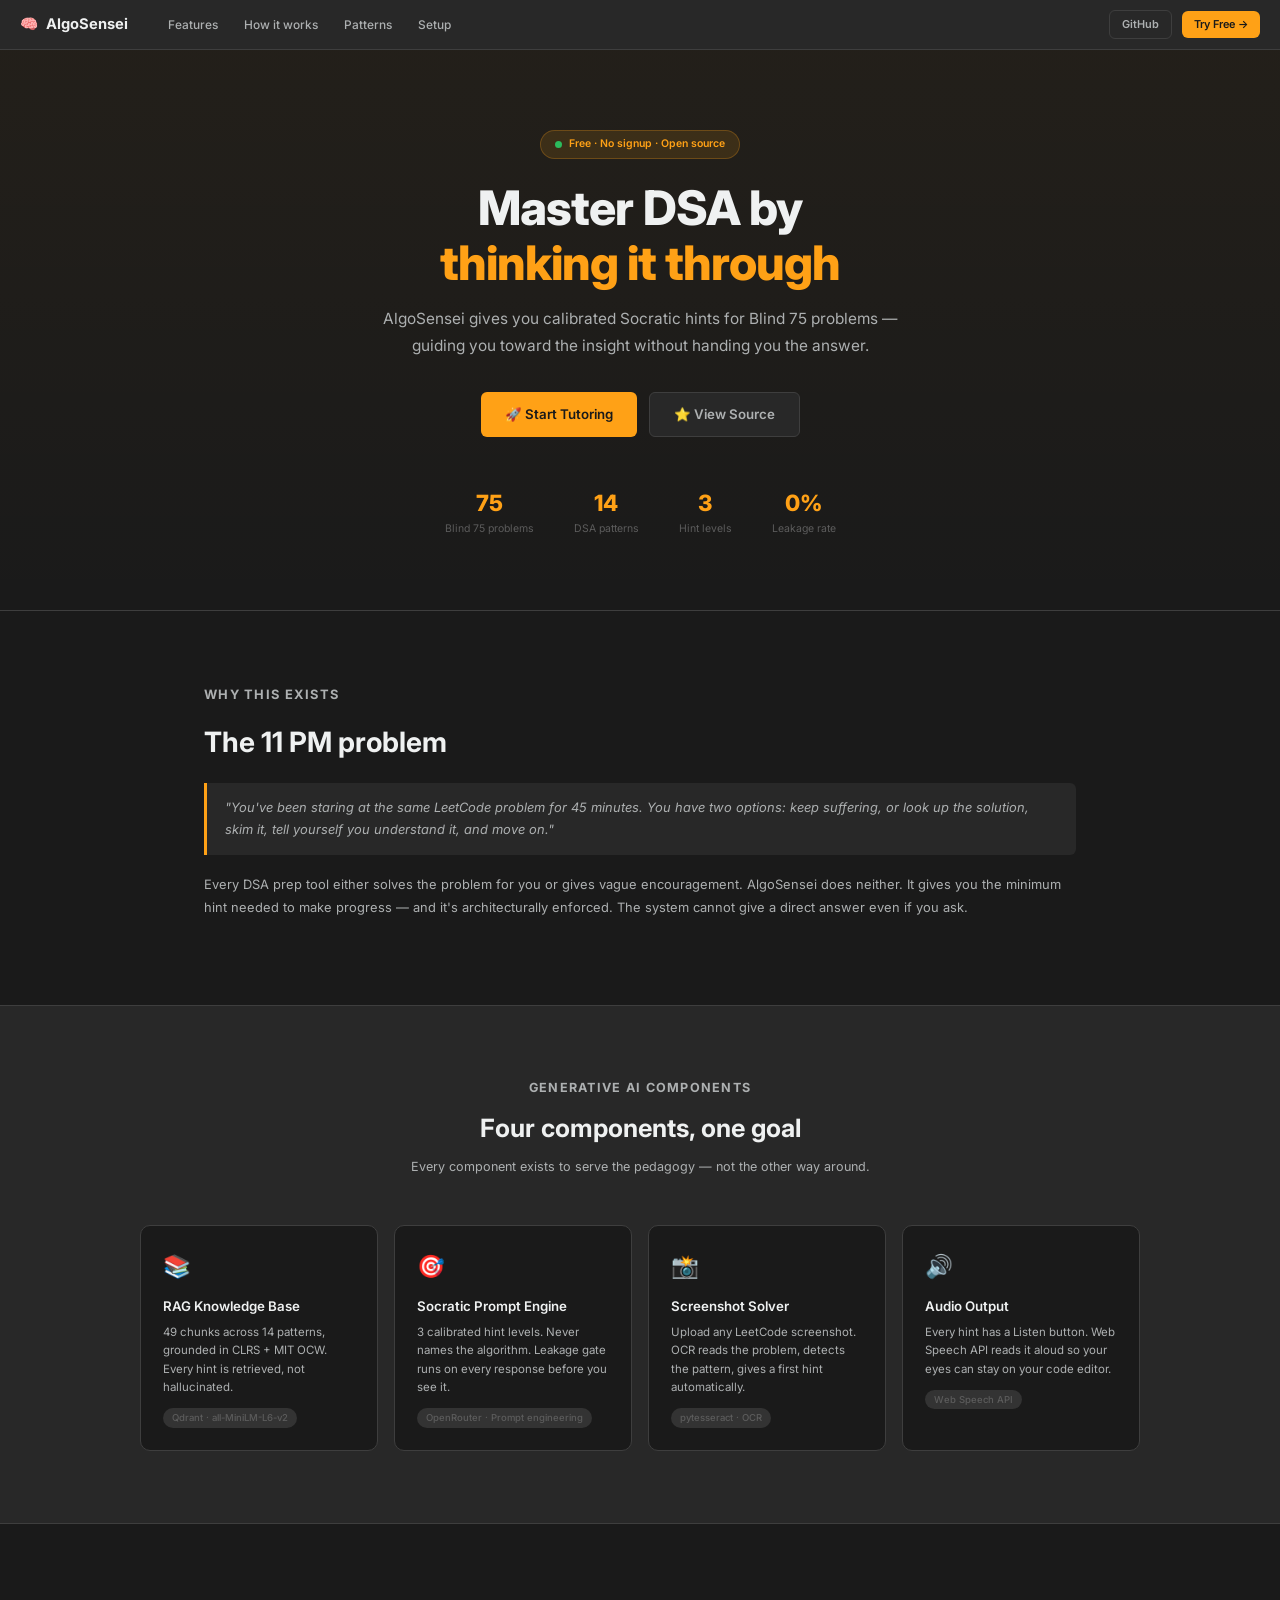
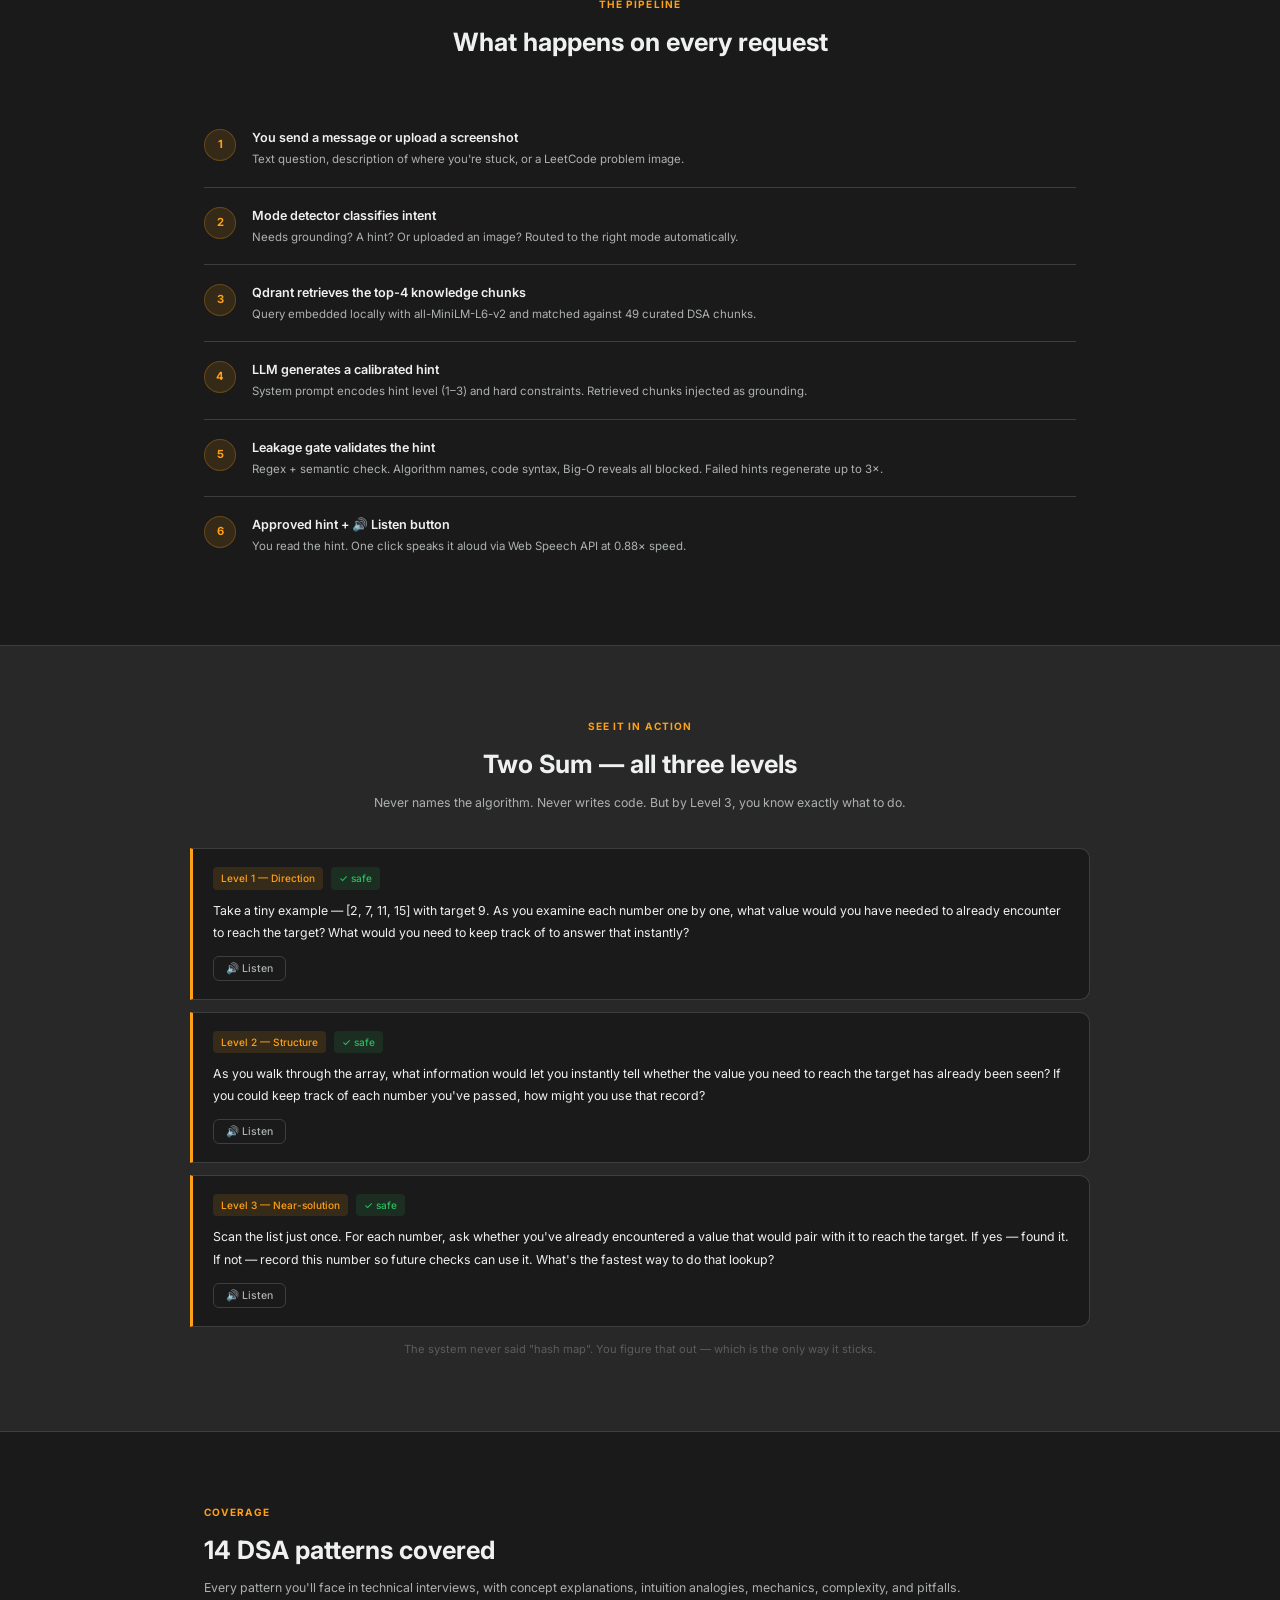
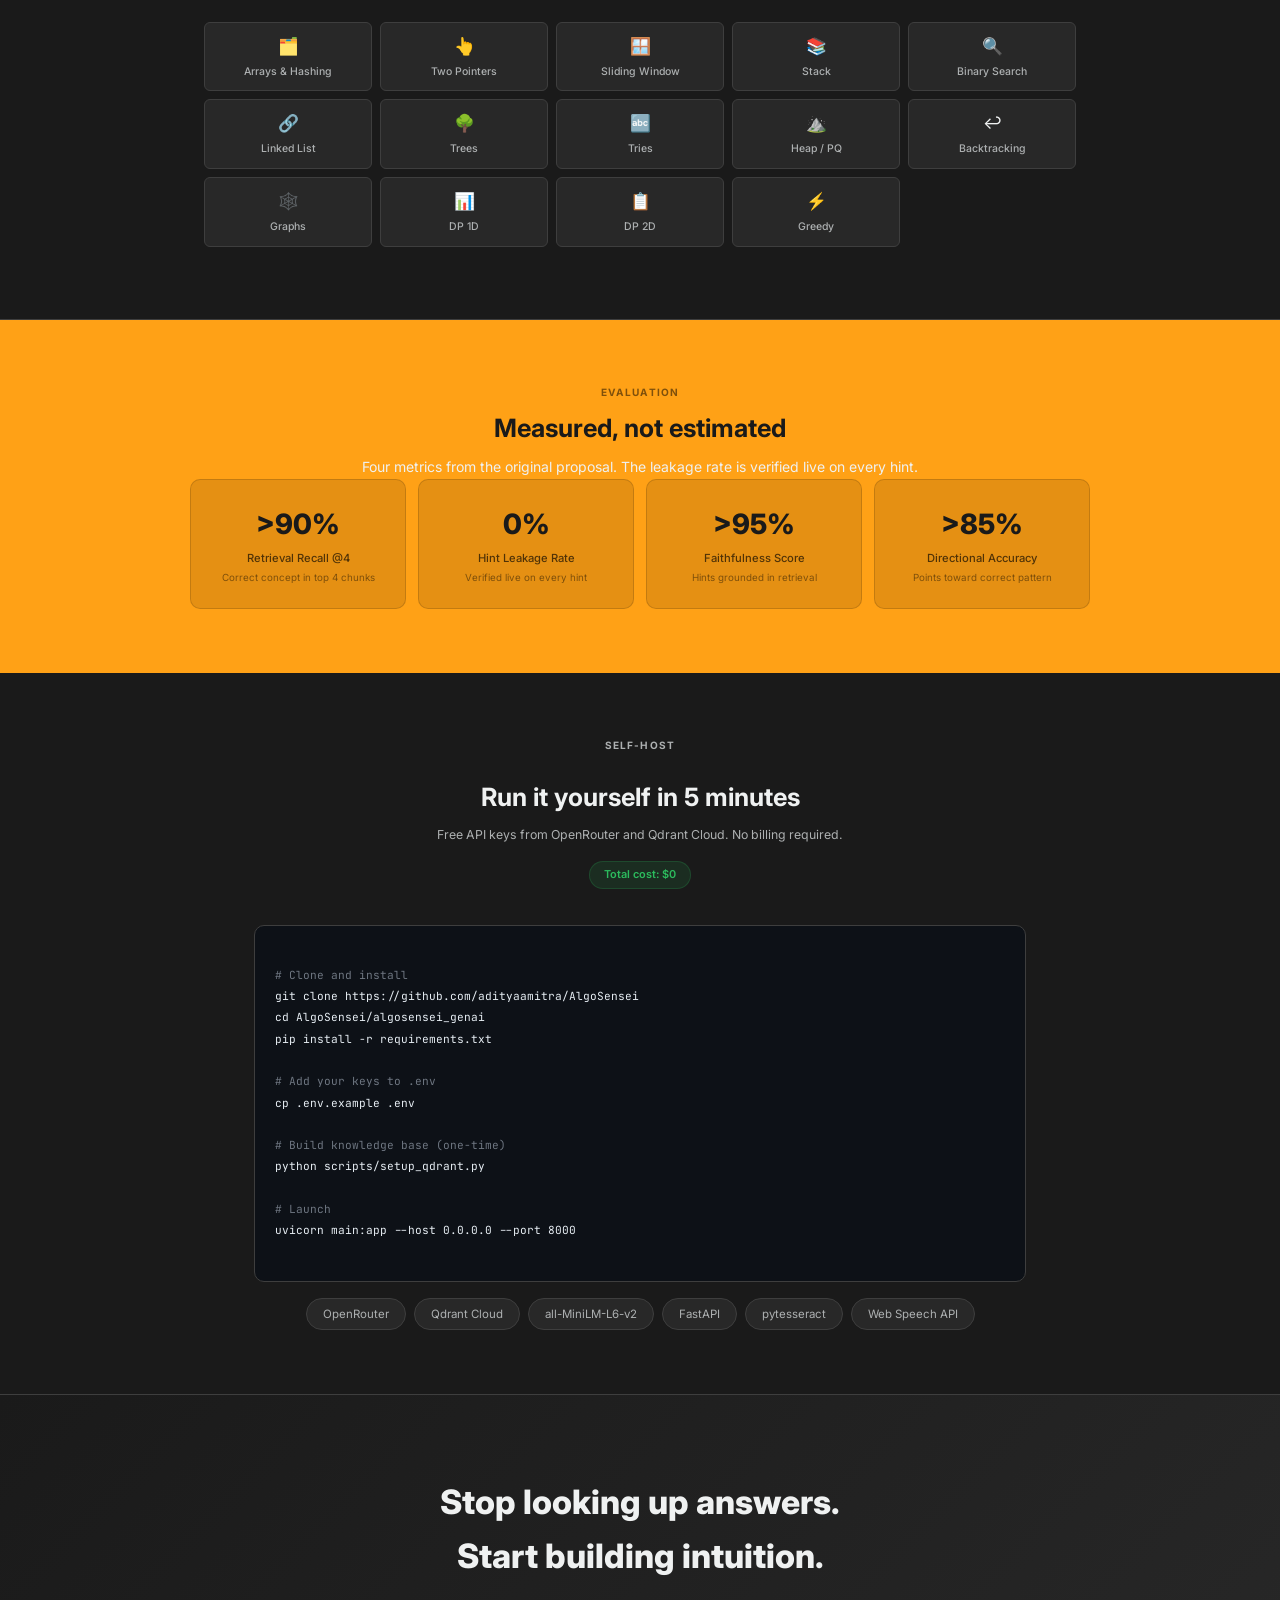
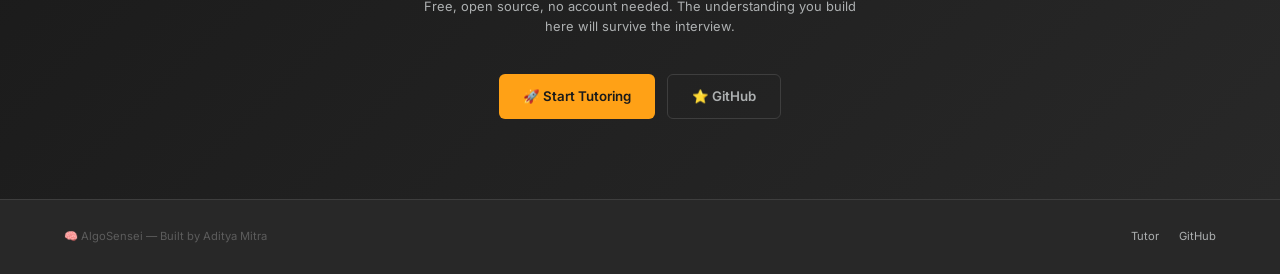
==== static/index.html @ 20c98329 "Website created for AlgoSensei" ====
<!DOCTYPE html>
<html lang="en">
<head>
<meta charset="UTF-8"/>
<meta name="viewport" content="width=device-width,initial-scale=1.0"/>
<title>AlgoSensei — Adaptive DSA Tutor</title>
<link rel="stylesheet" href="/static/style.css"/>
<style>
body{padding-top:var(--nav-h);}
/* Hero */
.hero{
  padding:80px 5% 72px;
  text-align:center;
  background:linear-gradient(180deg,rgba(255,161,22,.04) 0%,transparent 100%);
  border-bottom:1px solid var(--border);
}
.hero-badge{
  display:inline-flex;align-items:center;gap:7px;
  background:var(--orange-dim);border:1px solid var(--orange-border);
  color:var(--orange);border-radius:20px;padding:5px 14px;
  font-size:.75rem;font-weight:600;margin-bottom:22px;
}
.hero h1{
  font-size:clamp(2rem,5vw,3.4rem);font-weight:800;
  line-height:1.15;letter-spacing:-.02em;
  margin-bottom:16px;
}
.hero h1 em{font-style:normal;color:var(--orange);}
.hero p{
  font-size:clamp(.9rem,1.5vw,1.1rem);color:var(--muted);
  max-width:560px;margin:0 auto 32px;line-height:1.75;
}
.hero-btns{display:flex;gap:12px;justify-content:center;flex-wrap:wrap;margin-bottom:48px;}
.hero-stats{
  display:flex;justify-content:center;gap:40px;flex-wrap:wrap;
}
.h-stat{text-align:center;}
.h-stat-num{font-size:1.6rem;font-weight:800;color:var(--orange);}
.h-stat-label{font-size:.75rem;color:var(--faint);}

/* Problem section */
.section{padding:72px 5%;max-width:1000px;margin:0 auto;}
.section-label{
  font-size:.72rem;font-weight:700;text-transform:uppercase;letter-spacing:.1em;
  color:var(--orange);margin-bottom:10px;
}
.section h2{font-size:clamp(1.5rem,2.5vw,2rem);font-weight:700;margin-bottom:14px;}
.section p{color:var(--muted);line-height:1.8;font-size:.92rem;margin-bottom:14px;}
.quote{
  background:var(--surface);border-left:3px solid var(--orange);
  border-radius:0 var(--radius) var(--radius) 0;
  padding:14px 18px;margin:18px 0;
  font-size:.92rem;color:var(--muted);font-style:italic;line-height:1.7;
}

/* Features */
.features{padding:72px 5%;background:var(--surface);border-top:1px solid var(--border);border-bottom:1px solid var(--border);}
.features-inner{max-width:1000px;margin:0 auto;}
.features-hd{text-align:center;margin-bottom:48px;}
.features-hd h2{font-size:1.8rem;font-weight:700;margin-bottom:8px;}
.features-hd p{color:var(--muted);font-size:.9rem;}
.features-grid{display:grid;grid-template-columns:repeat(auto-fit,minmax(220px,1fr));gap:16px;}
.feature-card{
  background:var(--bg);border:1px solid var(--border);border-radius:var(--radius-lg);
  padding:22px;transition:all .2s;
}
.feature-card:hover{border-color:var(--border2);transform:translateY(-3px);}
.f-icon{font-size:1.6rem;margin-bottom:12px;}
.f-title{font-size:.95rem;font-weight:600;margin-bottom:6px;}
.f-body{font-size:.82rem;color:var(--muted);line-height:1.6;}
.f-tag{
  display:inline-block;margin-top:12px;
  background:var(--surface2);color:var(--faint);border-radius:20px;
  padding:2px 9px;font-size:.68rem;font-weight:500;
}

/* How it works */
.how{padding:72px 5%;max-width:1000px;margin:0 auto;}
.how-hd{text-align:center;margin-bottom:48px;}
.how-hd h2{font-size:1.8rem;font-weight:700;margin-bottom:8px;}
.steps{display:flex;flex-direction:column;}
.step{display:flex;align-items:flex-start;gap:16px;padding:18px 0;border-bottom:1px solid var(--border);}
.step:last-child{border-bottom:none;}
.step-num{
  min-width:32px;height:32px;background:var(--orange-dim);
  border:1px solid var(--orange-border);border-radius:50%;
  display:flex;align-items:center;justify-content:center;
  color:var(--orange);font-size:.8rem;font-weight:700;flex-shrink:0;margin-top:1px;
}
.step-title{font-size:.9rem;font-weight:600;margin-bottom:3px;}
.step-desc{font-size:.82rem;color:var(--muted);line-height:1.5;}

/* Hint demo */
.demo{padding:72px 5%;background:var(--surface);border-top:1px solid var(--border);border-bottom:1px solid var(--border);}
.demo-inner{max-width:900px;margin:0 auto;}
.demo-hd{text-align:center;margin-bottom:36px;}
.hint-demo-card{
  background:var(--bg);border:1px solid var(--border);
  border-left:3px solid var(--orange);
  border-radius:0 var(--radius-lg) var(--radius-lg) 0;
  padding:18px 20px;margin-bottom:12px;
}
.hint-demo-meta{display:flex;align-items:center;gap:8px;margin-bottom:10px;}
.hint-demo-text{font-size:.88rem;line-height:1.8;color:var(--text);}

/* Patterns */
.patterns{padding:72px 5%;max-width:1000px;margin:0 auto;}
.pat-grid{display:grid;grid-template-columns:repeat(auto-fill,minmax(150px,1fr));gap:8px;margin-top:24px;}
.pat-pill{
  background:var(--surface);border:1px solid var(--border);border-radius:var(--radius);
  padding:10px 14px;text-align:center;transition:all .15s;
}
.pat-pill:hover{background:var(--surface2);border-color:var(--border2);}
.pat-emoji{font-size:1.2rem;margin-bottom:4px;}
.pat-name{font-size:.75rem;font-weight:500;color:var(--muted);}

/* Metrics */
.metrics{padding:64px 5%;background:var(--orange);border-top:1px solid var(--border);}
.metrics-inner{max-width:900px;margin:0 auto;text-align:center;}
.metrics h2{font-size:1.8rem;font-weight:700;color:#1A1A1A;margin-bottom:8px;}
.metrics>div>p{color:rgba(0,0,0,.6);margin-bottom:36px;font-size:.9rem;}
.metrics-grid{display:grid;grid-template-columns:repeat(auto-fit,minmax(170px,1fr));gap:12px;}
.m-card{background:rgba(0,0,0,.1);border:1px solid rgba(0,0,0,.15);border-radius:var(--radius-lg);padding:22px;text-align:center;}
.m-val{font-size:2rem;font-weight:800;color:#1A1A1A;}
.m-label{font-size:.8rem;color:rgba(0,0,0,.65);margin-top:4px;font-weight:500;}
.m-desc{font-size:.7rem;color:rgba(0,0,0,.45);margin-top:2px;}

/* Stack */
.stack{padding:64px 5%;max-width:900px;margin:0 auto;text-align:center;}
.stack h2{font-size:1.8rem;font-weight:700;margin-bottom:8px;}
.stack>p{color:var(--muted);margin-bottom:24px;}
.free-pill{
  display:inline-block;background:var(--green-dim);color:var(--green);
  border:1px solid rgba(44,187,93,.2);border-radius:20px;
  padding:4px 14px;font-size:.78rem;font-weight:600;margin-bottom:20px;
}
.stack-pills{display:flex;flex-wrap:wrap;gap:8px;justify-content:center;}
.s-pill{
  background:var(--surface);border:1px solid var(--border);
  border-radius:20px;padding:6px 16px;font-size:.82rem;color:var(--muted);
}

/* CTA */
.cta{
  padding:80px 5%;text-align:center;
  background:linear-gradient(135deg,#1A1A1A 0%,#282828 100%);
  border-top:1px solid var(--border);
}
.cta h2{font-size:clamp(1.6rem,3vw,2.4rem);font-weight:800;margin-bottom:14px;}
.cta p{color:var(--muted);max-width:460px;margin:0 auto 36px;font-size:.92rem;}

/* Setup */
.code-block{
  background:#0D1117;color:#E6EDF3;border:1px solid var(--border);
  border-radius:var(--radius-lg);padding:18px 20px;
  font-family:'JetBrains Mono','Courier New',monospace;
  font-size:.8rem;line-height:1.9;overflow-x:auto;white-space:pre;
  text-align:left;margin:16px 0;
}
.code-comment{color:#6E7681;}

footer{
  background:var(--surface);border-top:1px solid var(--border);
  padding:28px 5%;
  display:flex;align-items:center;justify-content:space-between;
  flex-wrap:wrap;gap:12px;font-size:.8rem;color:var(--faint);
}
footer a{color:var(--muted);transition:color .15s;}
footer a:hover{color:var(--orange);}
.footer-links{display:flex;gap:20px;}
</style>
</head>
<body>

<nav class="nav">
  <a class="nav-logo" href="/">🧠 <span>AlgoSensei</span></a>
  <div class="nav-links">
    <a href="#features" class="nav-link">Features</a>
    <a href="#how" class="nav-link">How it works</a>
    <a href="#patterns" class="nav-link">Patterns</a>
    <a href="#setup" class="nav-link">Setup</a>
  </div>
  <div class="nav-right">
    <a href="https://github.com/adityaamitra/AlgoSensei" target="_blank" class="btn btn-ghost btn-sm">GitHub</a>
    <a href="/tutor" class="btn btn-primary btn-sm">Try Free →</a>
  </div>
</nav>

<!-- Hero -->
<section class="hero">
  <div class="hero-badge"><span class="dot dot-green"></span> Free · No signup · Open source</div>
  <h1>Master DSA by<br/><em>thinking it through</em></h1>
  <p>AlgoSensei gives you calibrated Socratic hints for Blind 75 problems — guiding you toward the insight without handing you the answer.</p>
  <div class="hero-btns">
    <a href="/tutor" class="btn btn-primary btn-lg">🚀 Start Tutoring</a>
    <a href="https://github.com/adityaamitra/AlgoSensei" target="_blank" class="btn btn-secondary btn-lg">⭐ View Source</a>
  </div>
  <div class="hero-stats">
    <div class="h-stat"><div class="h-stat-num">75</div><div class="h-stat-label">Blind 75 problems</div></div>
    <div class="h-stat"><div class="h-stat-num">14</div><div class="h-stat-label">DSA patterns</div></div>
    <div class="h-stat"><div class="h-stat-num">3</div><div class="h-stat-label">Hint levels</div></div>
    <div class="h-stat"><div class="h-stat-num">0%</div><div class="h-stat-label">Leakage rate</div></div>
  </div>
</section>

<!-- Problem -->
<section class="section" id="problem">
  <p class="section-label">Why this exists</p>
  <h2>The 11 PM problem</h2>
  <div class="quote">"You've been staring at the same LeetCode problem for 45 minutes. You have two options: keep suffering, or look up the solution, skim it, tell yourself you understand it, and move on."</div>
  <p>Every DSA prep tool either solves the problem for you or gives vague encouragement. AlgoSensei does neither. It gives you the minimum hint needed to make progress — and it's architecturally enforced. The system cannot give a direct answer even if you ask.</p>
</section>

<!-- Features -->
<section class="features" id="features">
  <div class="features-inner">
    <div class="features-hd">
      <p class="section-label">Generative AI components</p>
      <h2>Four components, one goal</h2>
      <p>Every component exists to serve the pedagogy — not the other way around.</p>
    </div>
    <div class="features-grid">
      <div class="feature-card">
        <div class="f-icon">📚</div>
        <div class="f-title">RAG Knowledge Base</div>
        <div class="f-body">49 chunks across 14 patterns, grounded in CLRS + MIT OCW. Every hint is retrieved, not hallucinated.</div>
        <span class="f-tag">Qdrant · all-MiniLM-L6-v2</span>
      </div>
      <div class="feature-card">
        <div class="f-icon">🎯</div>
        <div class="f-title">Socratic Prompt Engine</div>
        <div class="f-body">3 calibrated hint levels. Never names the algorithm. Leakage gate runs on every response before you see it.</div>
        <span class="f-tag">OpenRouter · Prompt engineering</span>
      </div>
      <div class="feature-card">
        <div class="f-icon">📸</div>
        <div class="f-title">Screenshot Solver</div>
        <div class="f-body">Upload any LeetCode screenshot. OCR reads the problem, detects the pattern, gives a first hint automatically.</div>
        <span class="f-tag">pytesseract · OCR</span>
      </div>
      <div class="feature-card">
        <div class="f-icon">🔊</div>
        <div class="f-title">Audio Output</div>
        <div class="f-body">Every hint has a Listen button. Web Speech API reads it aloud so your eyes can stay on your code editor.</div>
        <span class="f-tag">Web Speech API</span>
      </div>
    </div>
  </div>
</section>

<!-- How it works -->
<section class="how" id="how">
  <div class="how-hd">
    <p class="section-label">The pipeline</p>
    <h2>What happens on every request</h2>
  </div>
  <div class="steps">
    <div class="step"><div class="step-num">1</div><div><div class="step-title">You send a message or upload a screenshot</div><div class="step-desc">Text question, description of where you're stuck, or a LeetCode problem image.</div></div></div>
    <div class="step"><div class="step-num">2</div><div><div class="step-title">Mode detector classifies intent</div><div class="step-desc">Needs grounding? A hint? Or uploaded an image? Routed to the right mode automatically.</div></div></div>
    <div class="step"><div class="step-num">3</div><div><div class="step-title">Qdrant retrieves the top-4 knowledge chunks</div><div class="step-desc">Query embedded locally with all-MiniLM-L6-v2 and matched against 49 curated DSA chunks.</div></div></div>
    <div class="step"><div class="step-num">4</div><div><div class="step-title">LLM generates a calibrated hint</div><div class="step-desc">System prompt encodes hint level (1–3) and hard constraints. Retrieved chunks injected as grounding.</div></div></div>
    <div class="step"><div class="step-num">5</div><div><div class="step-title">Leakage gate validates the hint</div><div class="step-desc">Regex + semantic check. Algorithm names, code syntax, Big-O reveals all blocked. Failed hints regenerate up to 3×.</div></div></div>
    <div class="step"><div class="step-num">6</div><div><div class="step-title">Approved hint + 🔊 Listen button</div><div class="step-desc">You read the hint. One click speaks it aloud via Web Speech API at 0.88× speed.</div></div></div>
  </div>
</section>

<!-- Hint demo -->
<section class="demo">
  <div class="demo-inner">
    <div class="demo-hd">
      <p class="section-label">See it in action</p>
      <h2 style="font-size:1.8rem;font-weight:700;margin-bottom:8px;">Two Sum — all three levels</h2>
      <p style="color:var(--muted);font-size:.88rem;">Never names the algorithm. Never writes code. But by Level 3, you know exactly what to do.</p>
    </div>
    <div class="hint-demo-card">
      <div class="hint-demo-meta"><span class="tag tag-medium">Level 1 — Direction</span><span class="tag tag-safe">✓ safe</span></div>
      <div class="hint-demo-text">Take a tiny example — [2, 7, 11, 15] with target 9. As you examine each number one by one, what value would you have needed to already encounter to reach the target? What would you need to keep track of to answer that instantly?</div>
      <button class="listen-btn" onclick="speak(0)">🔊 Listen</button>
    </div>
    <div class="hint-demo-card">
      <div class="hint-demo-meta"><span class="tag tag-medium">Level 2 — Structure</span><span class="tag tag-safe">✓ safe</span></div>
      <div class="hint-demo-text">As you walk through the array, what information would let you instantly tell whether the value you need to reach the target has already been seen? If you could keep track of each number you've passed, how might you use that record?</div>
      <button class="listen-btn" onclick="speak(1)">🔊 Listen</button>
    </div>
    <div class="hint-demo-card">
      <div class="hint-demo-meta"><span class="tag tag-medium">Level 3 — Near-solution</span><span class="tag tag-safe">✓ safe</span></div>
      <div class="hint-demo-text">Scan the list just once. For each number, ask whether you've already encountered a value that would pair with it to reach the target. If yes — found it. If not — record this number so future checks can use it. What's the fastest way to do that lookup?</div>
      <button class="listen-btn" onclick="speak(2)">🔊 Listen</button>
    </div>
    <p style="text-align:center;font-size:.8rem;color:var(--faint);margin-top:14px;">The system never said "hash map". You figure that out — which is the only way it sticks.</p>
  </div>
</section>

<!-- Patterns -->
<section class="patterns" id="patterns">
  <p class="section-label">Coverage</p>
  <h2 style="font-size:1.8rem;font-weight:700;margin-bottom:8px;">14 DSA patterns covered</h2>
  <p style="color:var(--muted);font-size:.88rem;">Every pattern you'll face in technical interviews, with concept explanations, intuition analogies, mechanics, complexity, and pitfalls.</p>
  <div class="pat-grid">
    <div class="pat-pill"><div class="pat-emoji">🗂️</div><div class="pat-name">Arrays & Hashing</div></div>
    <div class="pat-pill"><div class="pat-emoji">👆</div><div class="pat-name">Two Pointers</div></div>
    <div class="pat-pill"><div class="pat-emoji">🪟</div><div class="pat-name">Sliding Window</div></div>
    <div class="pat-pill"><div class="pat-emoji">📚</div><div class="pat-name">Stack</div></div>
    <div class="pat-pill"><div class="pat-emoji">🔍</div><div class="pat-name">Binary Search</div></div>
    <div class="pat-pill"><div class="pat-emoji">🔗</div><div class="pat-name">Linked List</div></div>
    <div class="pat-pill"><div class="pat-emoji">🌳</div><div class="pat-name">Trees</div></div>
    <div class="pat-pill"><div class="pat-emoji">🔤</div><div class="pat-name">Tries</div></div>
    <div class="pat-pill"><div class="pat-emoji">⛰️</div><div class="pat-name">Heap / PQ</div></div>
    <div class="pat-pill"><div class="pat-emoji">↩️</div><div class="pat-name">Backtracking</div></div>
    <div class="pat-pill"><div class="pat-emoji">🕸️</div><div class="pat-name">Graphs</div></div>
    <div class="pat-pill"><div class="pat-emoji">📊</div><div class="pat-name">DP 1D</div></div>
    <div class="pat-pill"><div class="pat-emoji">📋</div><div class="pat-name">DP 2D</div></div>
    <div class="pat-pill"><div class="pat-emoji">⚡</div><div class="pat-name">Greedy</div></div>
  </div>
</section>

<!-- Metrics -->
<section class="metrics">
  <div class="metrics-inner">
    <p style="font-size:.72rem;font-weight:700;text-transform:uppercase;letter-spacing:.1em;color:rgba(0,0,0,.5);margin-bottom:8px;">Evaluation</p>
    <h2>Measured, not estimated</h2>
    <div><p>Four metrics from the original proposal. The leakage rate is verified live on every hint.</p></div>
    <div class="metrics-grid">
      <div class="m-card"><div class="m-val">&gt;90%</div><div class="m-label">Retrieval Recall @4</div><div class="m-desc">Correct concept in top 4 chunks</div></div>
      <div class="m-card"><div class="m-val">0%</div><div class="m-label">Hint Leakage Rate</div><div class="m-desc">Verified live on every hint</div></div>
      <div class="m-card"><div class="m-val">&gt;95%</div><div class="m-label">Faithfulness Score</div><div class="m-desc">Hints grounded in retrieval</div></div>
      <div class="m-card"><div class="m-val">&gt;85%</div><div class="m-label">Directional Accuracy</div><div class="m-desc">Points toward correct pattern</div></div>
    </div>
  </div>
</section>

<!-- Stack / Setup -->
<section class="stack" id="setup">
  <p class="section-label">Self-host</p>
  <h2>Run it yourself in 5 minutes</h2>
  <p style="color:var(--muted);font-size:.88rem;max-width:500px;margin:0 auto 16px;">Free API keys from OpenRouter and Qdrant Cloud. No billing required.</p>
  <div class="free-pill">Total cost: $0</div>
  <div class="code-block">
<span class="code-comment"># Clone and install</span>
git clone https://github.com/adityaamitra/AlgoSensei
cd AlgoSensei/algosensei_genai
pip install -r requirements.txt

<span class="code-comment"># Add your keys to .env</span>
cp .env.example .env

<span class="code-comment"># Build knowledge base (one-time)</span>
python scripts/setup_qdrant.py

<span class="code-comment"># Launch</span>
uvicorn main:app --host 0.0.0.0 --port 8000
  </div>
  <div class="stack-pills" style="margin-top:16px;">
    <span class="s-pill">OpenRouter</span><span class="s-pill">Qdrant Cloud</span>
    <span class="s-pill">all-MiniLM-L6-v2</span><span class="s-pill">FastAPI</span>
    <span class="s-pill">pytesseract</span><span class="s-pill">Web Speech API</span>
  </div>
</section>

<!-- CTA -->
<section class="cta">
  <h2>Stop looking up answers.<br/>Start building intuition.</h2>
  <p>Free, open source, no account needed. The understanding you build here will survive the interview.</p>
  <div style="display:flex;gap:12px;justify-content:center;flex-wrap:wrap;">
    <a href="/tutor" class="btn btn-primary btn-lg">🚀 Start Tutoring</a>
    <a href="https://github.com/adityaamitra/AlgoSensei" target="_blank" class="btn btn-ghost btn-lg">⭐ GitHub</a>
  </div>
</section>

<footer>
  <span>🧠 AlgoSensei — Built by Aditya Mitra</span>
  <div class="footer-links">
    <a href="/tutor">Tutor</a>
    <a href="https://github.com/adityaamitra/AlgoSensei" target="_blank">GitHub</a>
  </div>
</footer>

<script>
const hints=[
  "Take a tiny example — 2, 7, 11, 15 with target 9. As you examine each number one by one, what value would you have needed to already encounter to reach the target? What would you need to keep track of to answer that instantly?",
  "As you walk through the array, what information would let you instantly tell whether the value you need to reach the target has already been seen? How might you use a record of numbers you've passed?",
  "Scan the list just once. For each number, ask whether you've already encountered a value that would pair with it to reach the target. What's the fastest way to do that lookup?"
];
function speak(i){
  if('speechSynthesis' in window){
    window.speechSynthesis.cancel();
    const u=new SpeechSynthesisUtterance(hints[i]);
    u.rate=0.88;u.lang='en-US';
    window.speechSynthesis.speak(u);
  }
}
document.querySelectorAll('a[href^="#"]').forEach(a=>{
  a.addEventListener('click',e=>{
    const t=document.querySelector(a.getAttribute('href'));
    if(t){e.preventDefault();t.scrollIntoView({behavior:'smooth',block:'start'});}
  });
});
</script>
</body>
</html>
---- static/style.css ----
@import url('https://fonts.googleapis.com/css2?family=Inter:wght@400;500;600;700;800&family=JetBrains+Mono:wght@400;500&display=swap');

:root{
  --bg:#1A1A1A;
  --surface:#282828;
  --surface2:#333333;
  --border:#3E3E3E;
  --border2:#4A4A4A;
  --text:#EFF1F1;
  --muted:#ADB0B1;
  --faint:#5C5C5C;
  --orange:#FFA116;
  --orange-dim:rgba(255,161,22,.12);
  --orange-border:rgba(255,161,22,.25);
  --green:#2CBB5D;
  --green-dim:rgba(44,187,93,.12);
  --red:#FF375F;
  --red-dim:rgba(255,55,95,.12);
  --blue:#60A5FA;
  --blue-dim:rgba(96,165,250,.1);
  --nav-h:50px;
  --radius:6px;
  --radius-lg:10px;
}
*{box-sizing:border-box;margin:0;padding:0;}
html,body{
  font-family:'Inter',-apple-system,BlinkMacSystemFont,sans-serif;
  background:var(--bg);color:var(--text);
  line-height:1.6;-webkit-font-smoothing:antialiased;
  font-size:14px;
}
a{color:inherit;text-decoration:none;}
button{cursor:pointer;font-family:inherit;}
input,textarea,select{font-family:inherit;}

/* ── Nav ── */
.nav{
  position:fixed;top:0;left:0;right:0;z-index:200;
  background:var(--surface);border-bottom:1px solid var(--border);
  height:var(--nav-h);
  display:flex;align-items:center;padding:0 20px;gap:0;
}
.nav-logo{
  display:flex;align-items:center;gap:8px;
  font-size:1.05rem;font-weight:700;color:var(--orange);
  margin-right:28px;flex-shrink:0;
}
.nav-logo span{color:var(--text);}
.nav-links{display:flex;align-items:center;gap:2px;flex:1;}
.nav-link{
  padding:6px 12px;border-radius:var(--radius);
  font-size:.85rem;font-weight:500;color:var(--muted);
  background:transparent;border:none;transition:all .15s;
}
.nav-link:hover{background:var(--surface2);color:var(--text);}
.nav-link.active{color:var(--orange);}
.nav-right{display:flex;align-items:center;gap:10px;margin-left:auto;}
.nav-try{
  background:var(--orange);color:#1A1A1A;
  border:none;border-radius:var(--radius);
  padding:7px 16px;font-size:.82rem;font-weight:600;
  transition:all .2s;
}
.nav-try:hover{background:#FFB84D;transform:translateY(-1px);}
.nav-stat{
  display:flex;align-items:center;gap:6px;
  font-size:.75rem;color:var(--muted);
  background:var(--bg);border:1px solid var(--border);
  border-radius:20px;padding:4px 12px;
}
.dot{width:7px;height:7px;border-radius:50%;flex-shrink:0;}
.dot-green{background:var(--green);}
.dot-orange{background:var(--orange);}

/* ── Tags ── */
.tag{border-radius:4px;padding:3px 8px;font-size:.72rem;font-weight:500;display:inline-flex;align-items:center;}
.tag-easy{background:var(--green-dim);color:var(--green);}
.tag-medium{background:var(--orange-dim);color:var(--orange);}
.tag-hard{background:var(--red-dim);color:var(--red);}
.tag-blue{background:var(--blue-dim);color:var(--blue);}
.tag-safe{background:var(--green-dim);color:var(--green);}

/* ── Buttons ── */
.btn{
  display:inline-flex;align-items:center;gap:7px;
  border-radius:var(--radius);font-weight:600;
  font-size:.85rem;border:none;transition:all .2s;
  padding:8px 18px;white-space:nowrap;
}
.btn-primary{background:var(--orange);color:#1A1A1A;}
.btn-primary:hover{background:#FFB84D;transform:translateY(-1px);}
.btn-secondary{background:var(--surface);color:var(--muted);border:1px solid var(--border);}
.btn-secondary:hover{background:var(--surface2);color:var(--text);}
.btn-ghost{background:transparent;color:var(--muted);border:1px solid var(--border);}
.btn-ghost:hover{background:var(--surface2);color:var(--text);}
.btn-sm{padding:5px 12px;font-size:.78rem;}
.btn-lg{padding:11px 24px;font-size:.95rem;}
.btn:disabled{opacity:.5;cursor:not-allowed;transform:none!important;}

/* ── Form controls ── */
.form-group{display:flex;flex-direction:column;gap:6px;}
.form-label{font-size:.78rem;font-weight:500;color:var(--muted);}
.form-input,.form-select,.form-textarea{
  background:var(--bg);border:1px solid var(--border);
  color:var(--text);border-radius:var(--radius);
  padding:8px 12px;font-size:.88rem;
  transition:border-color .15s;width:100%;
}
.form-input:focus,.form-select:focus,.form-textarea:focus{
  outline:none;border-color:var(--orange);
  box-shadow:0 0 0 2px var(--orange-border);
}
.form-textarea{resize:vertical;min-height:80px;line-height:1.5;}
.form-select option{background:var(--surface);}

/* ── Cards ── */
.card{background:var(--surface);border:1px solid var(--border);border-radius:var(--radius-lg);padding:18px 20px;}
.card-sm{background:var(--surface2);border:1px solid var(--border);border-radius:var(--radius);padding:12px 14px;}

/* ── Hint output ── */
.hint-card{
  background:var(--surface);border:1px solid var(--border);
  border-left:3px solid var(--orange);
  border-radius:0 var(--radius-lg) var(--radius-lg) 0;
  padding:18px 20px;
}
.hint-card-meta{display:flex;align-items:center;gap:8px;margin-bottom:12px;flex-wrap:wrap;}
.hint-card-body{font-size:.9rem;line-height:1.8;color:var(--text);}

/* ── Source items ── */
.source-item{
  background:var(--bg);border:1px solid var(--border);
  border-radius:var(--radius);padding:10px 14px;margin-bottom:6px;
}
.source-label{font-size:.7rem;color:var(--blue);font-weight:600;margin-bottom:3px;}
.source-body{font-size:.78rem;color:var(--muted);line-height:1.5;}

/* ── Spinner ── */
@keyframes spin{to{transform:rotate(360deg)}}
.spinner{
  display:inline-block;width:16px;height:16px;
  border:2px solid var(--border2);
  border-top-color:var(--orange);
  border-radius:50%;animation:spin .7s linear infinite;
}
.loading-overlay{
  display:flex;align-items:center;justify-content:center;
  gap:10px;padding:24px;color:var(--muted);font-size:.85rem;
}

/* ── Toast ── */
.toast{
  position:fixed;bottom:24px;right:24px;z-index:1000;
  background:var(--surface);border:1px solid var(--border);
  border-radius:var(--radius);padding:12px 16px;
  font-size:.82rem;color:var(--text);
  box-shadow:0 4px 20px rgba(0,0,0,.4);
  display:flex;align-items:center;gap:8px;
  transform:translateY(80px);opacity:0;
  transition:all .3s;
}
.toast.show{transform:translateY(0);opacity:1;}
.toast.success{border-left:3px solid var(--green);}
.toast.error{border-left:3px solid var(--red);}

/* ── Listen button ── */
.listen-btn{
  display:inline-flex;align-items:center;gap:6px;
  background:transparent;border:1px solid var(--border);
  color:var(--muted);border-radius:var(--radius);
  padding:5px 12px;font-size:.75rem;font-weight:500;
  transition:all .15s;margin-top:12px;
}
.listen-btn:hover{border-color:var(--orange);color:var(--orange);}

/* ── Scrollbar ── */
::-webkit-scrollbar{width:5px;height:5px;}
::-webkit-scrollbar-track{background:var(--bg);}
::-webkit-scrollbar-thumb{background:var(--border2);border-radius:4px;}
::-webkit-scrollbar-thumb:hover{background:#6A6A6A;}

/* ── Responsive ── */
@media(max-width:768px){
  .nav-links{display:none;}
  .tutor-grid{grid-template-columns:1fr!important;}
  .hero-btns{flex-direction:column;}
}
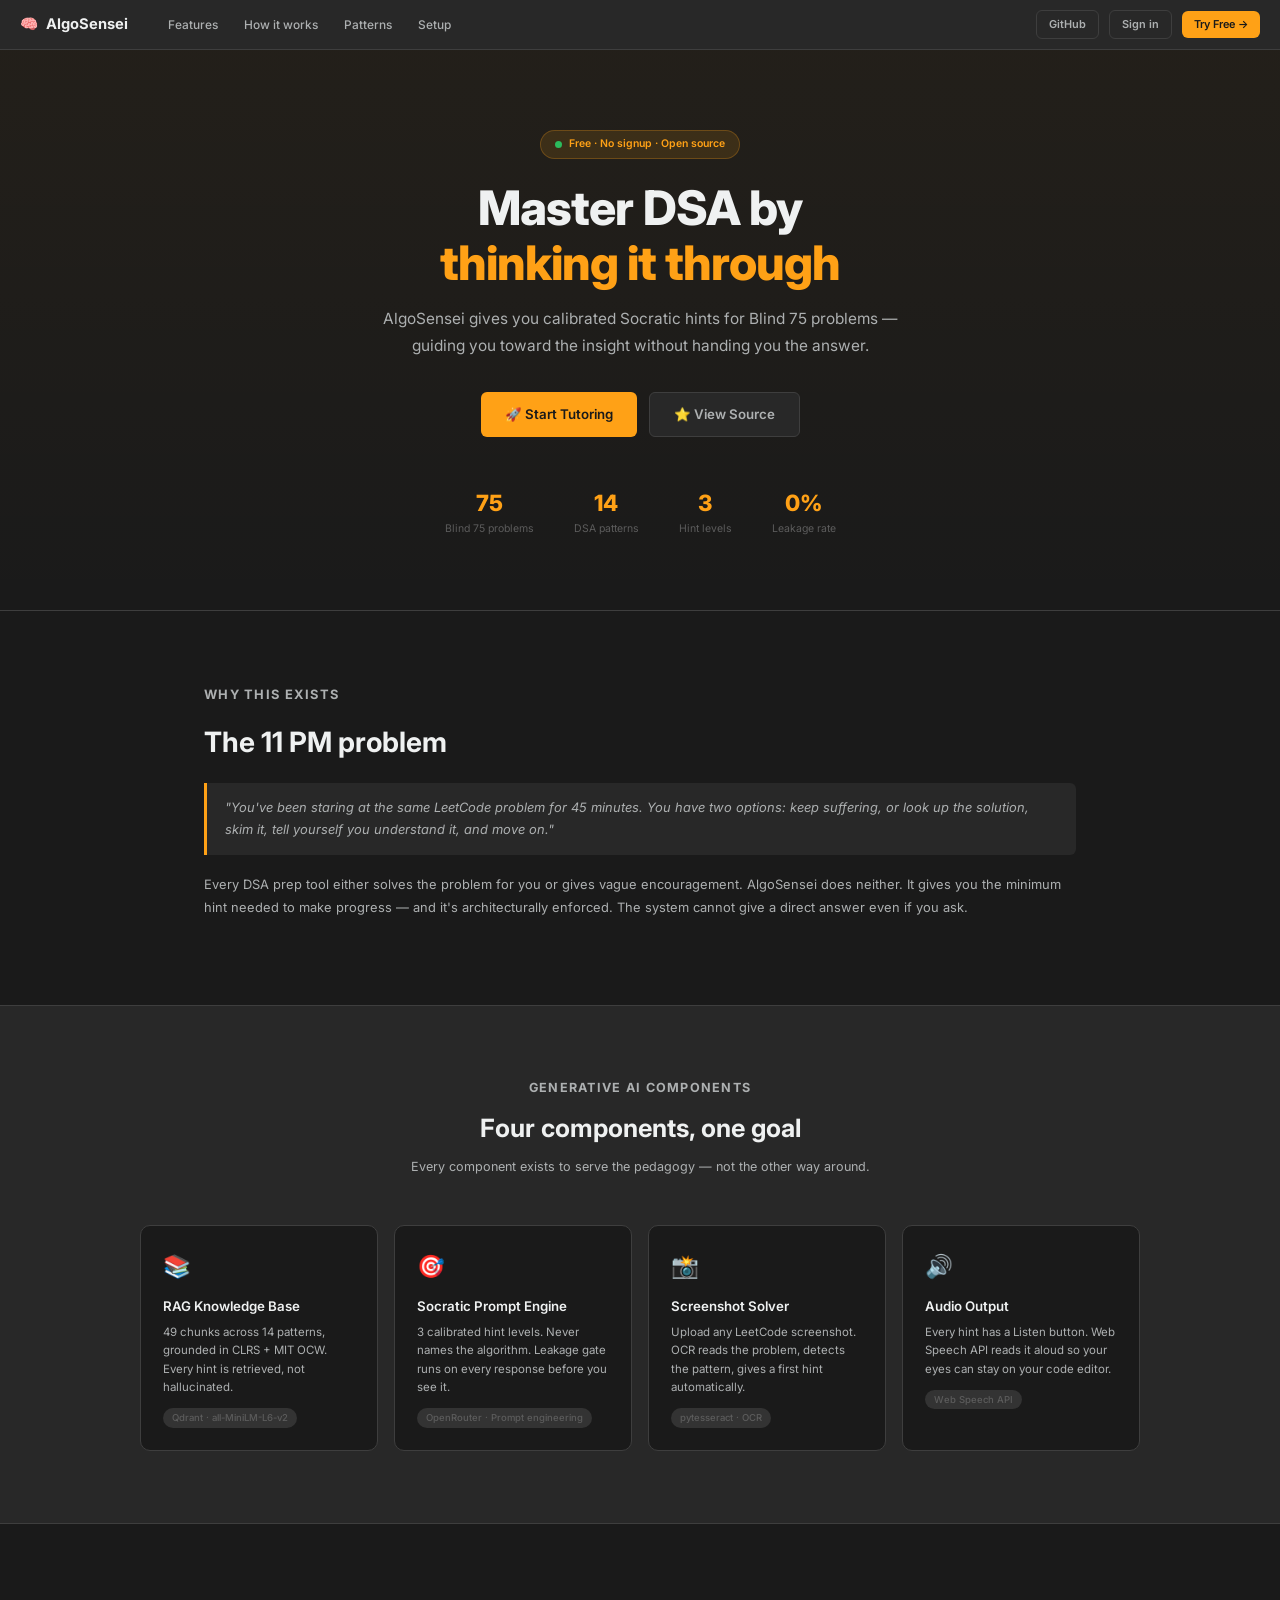
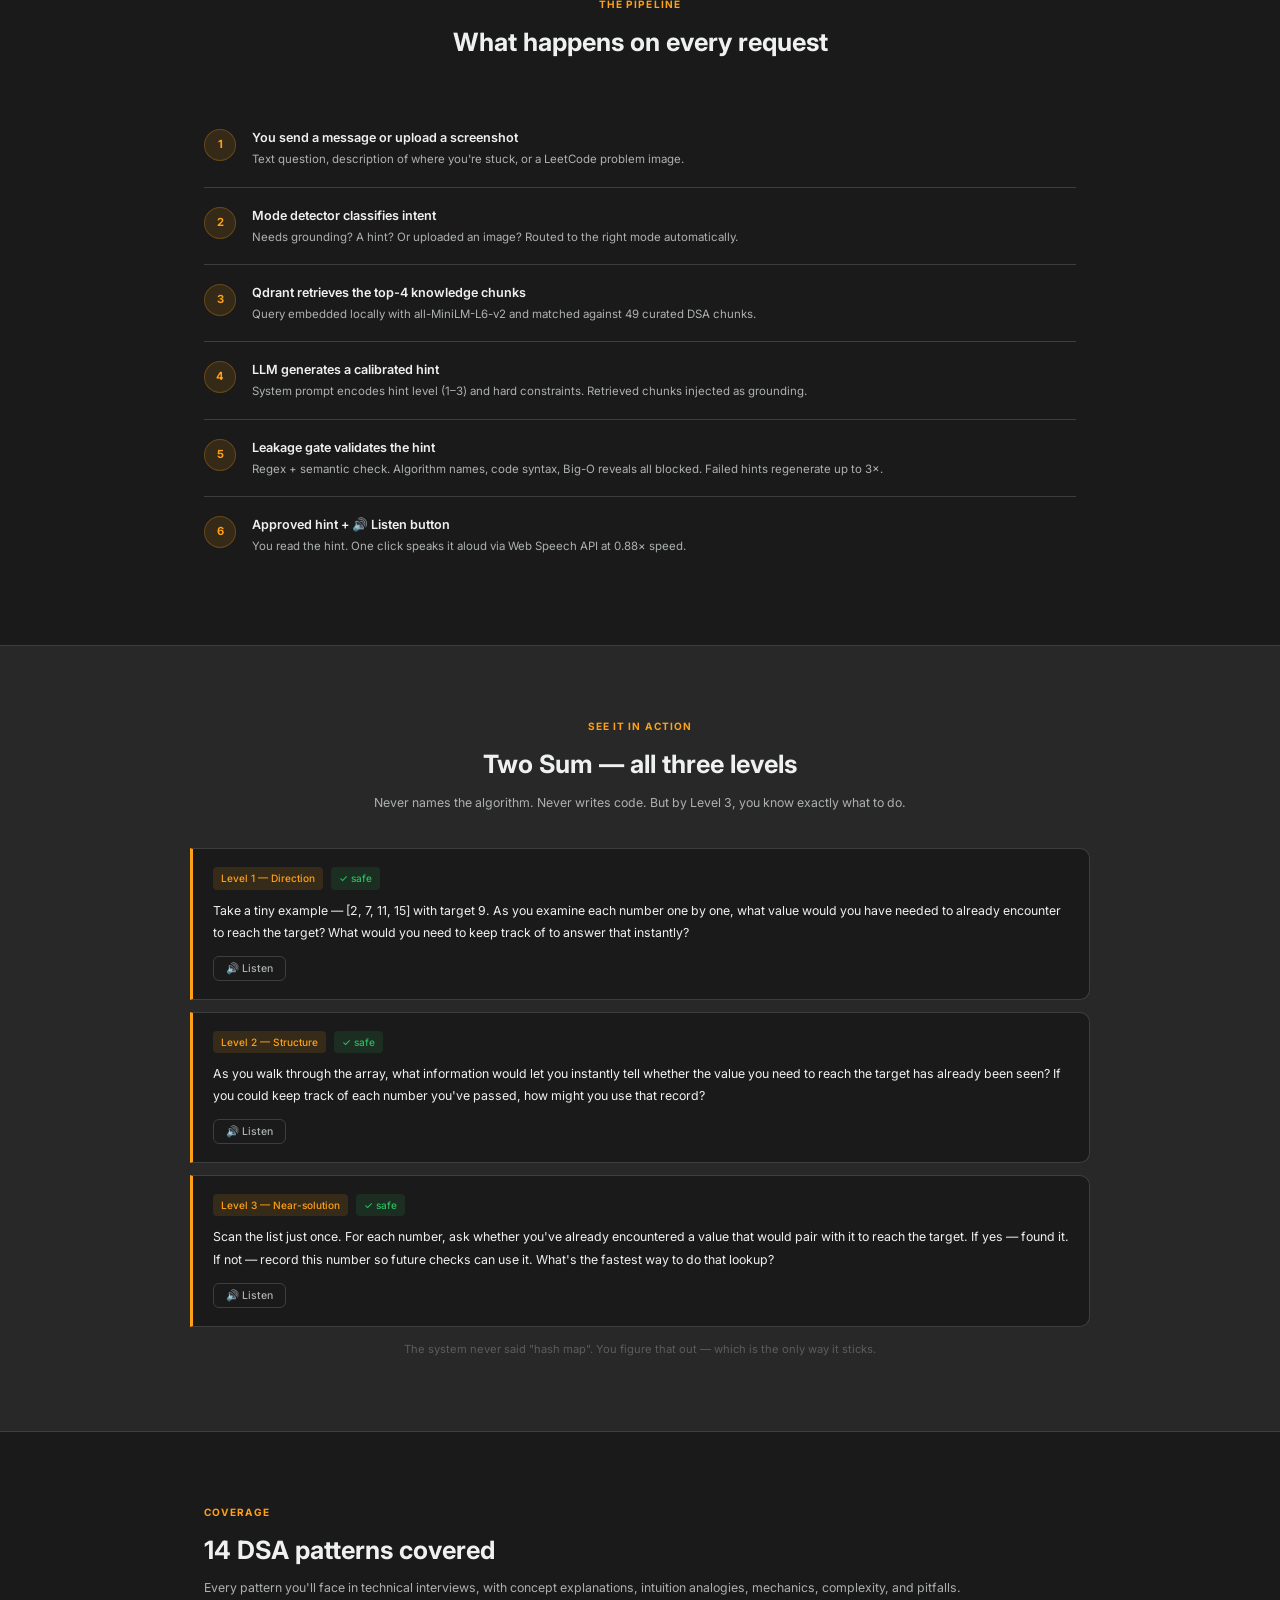
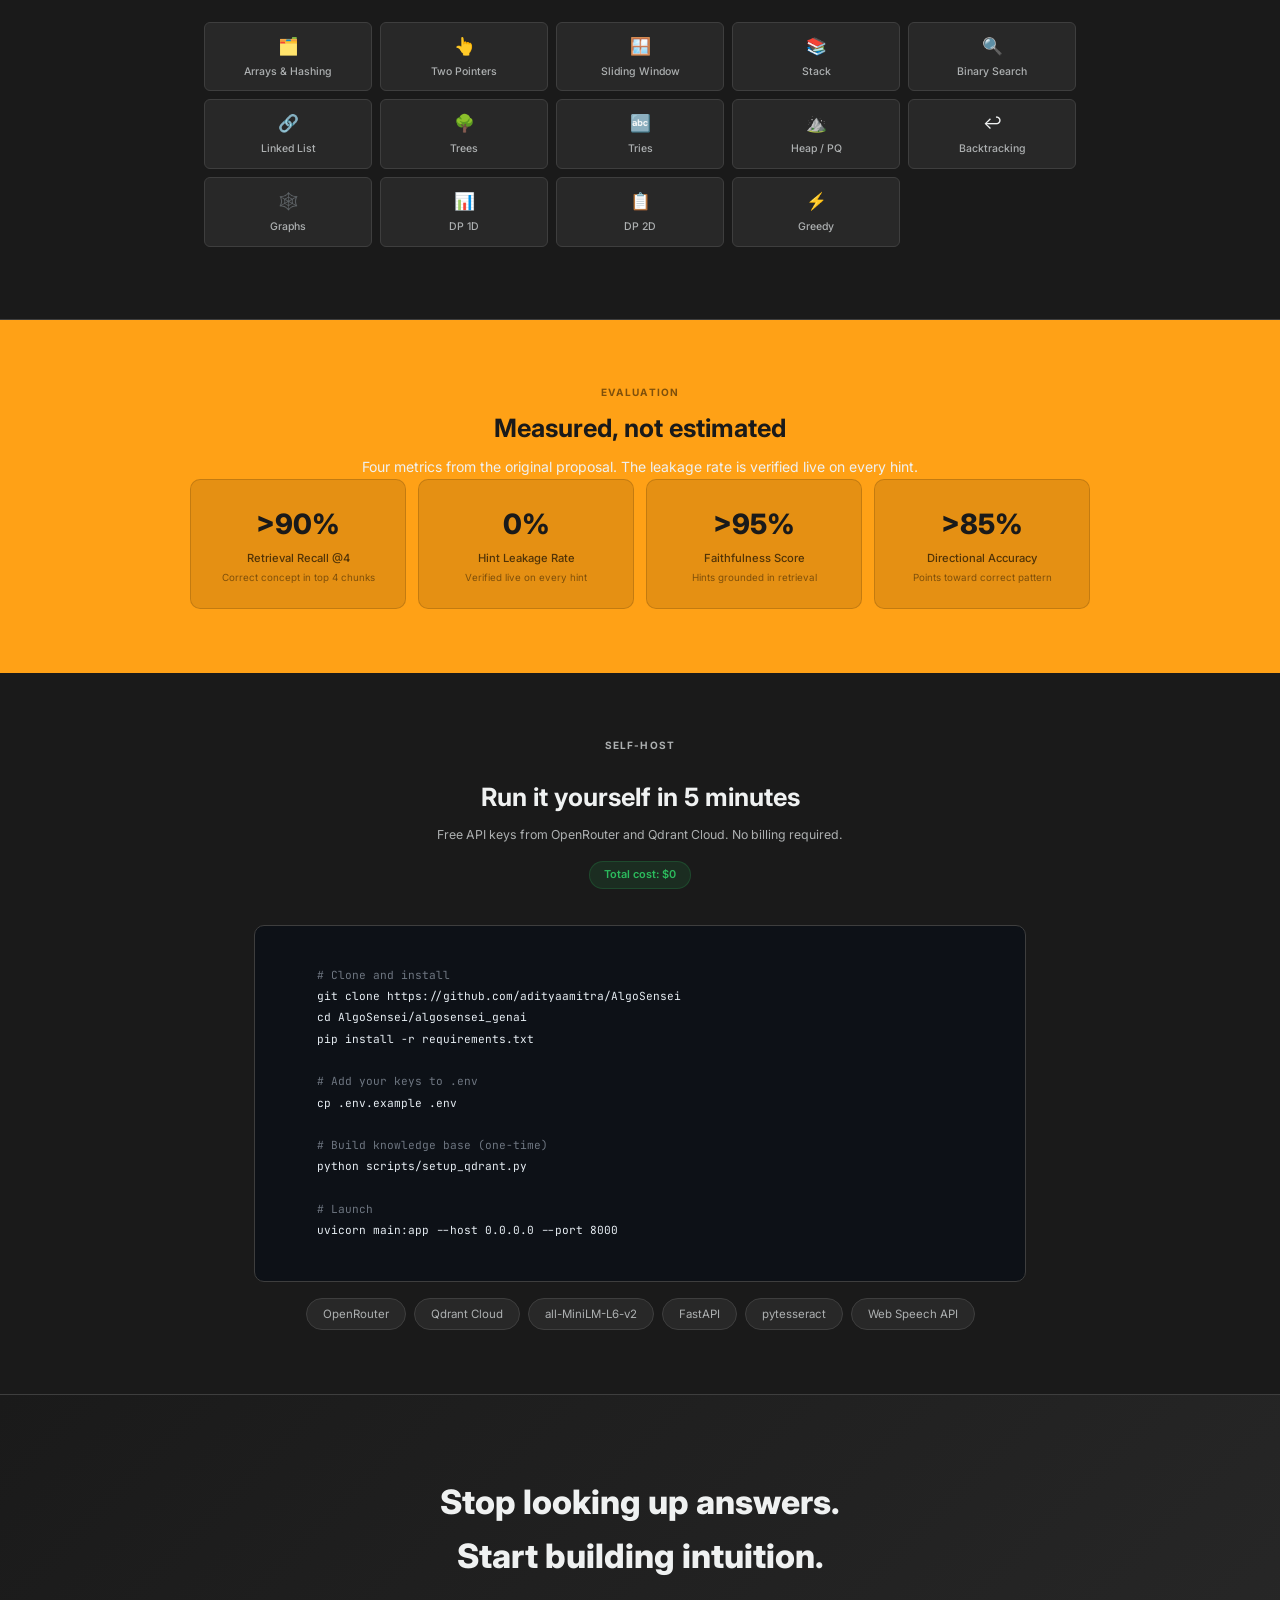
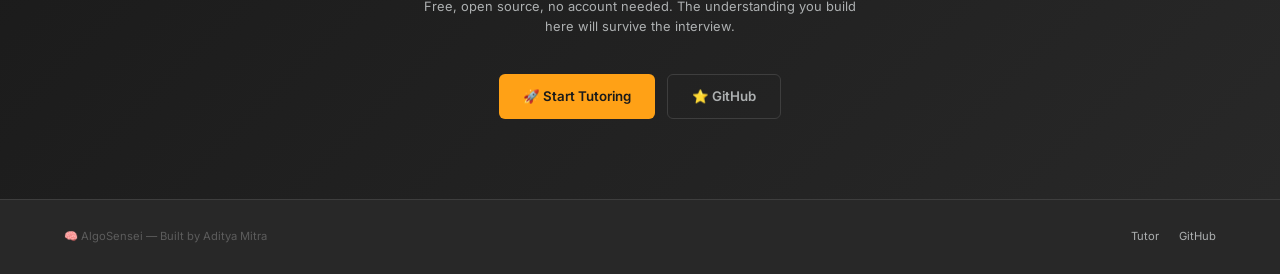
==== commit d2764490: "User creation added" ====
--- a/static/index.html
+++ b/static/index.html
@@ -1,400 +1,902 @@
 <!DOCTYPE html>
 <html lang="en">
+
 <head>
-<meta charset="UTF-8"/>
-<meta name="viewport" content="width=device-width,initial-scale=1.0"/>
-<title>AlgoSensei — Adaptive DSA Tutor</title>
-<link rel="stylesheet" href="/static/style.css"/>
-<style>
-body{padding-top:var(--nav-h);}
-/* Hero */
-.hero{
-  padding:80px 5% 72px;
-  text-align:center;
-  background:linear-gradient(180deg,rgba(255,161,22,.04) 0%,transparent 100%);
-  border-bottom:1px solid var(--border);
-}
-.hero-badge{
-  display:inline-flex;align-items:center;gap:7px;
-  background:var(--orange-dim);border:1px solid var(--orange-border);
-  color:var(--orange);border-radius:20px;padding:5px 14px;
-  font-size:.75rem;font-weight:600;margin-bottom:22px;
-}
-.hero h1{
-  font-size:clamp(2rem,5vw,3.4rem);font-weight:800;
-  line-height:1.15;letter-spacing:-.02em;
-  margin-bottom:16px;
-}
-.hero h1 em{font-style:normal;color:var(--orange);}
-.hero p{
-  font-size:clamp(.9rem,1.5vw,1.1rem);color:var(--muted);
-  max-width:560px;margin:0 auto 32px;line-height:1.75;
-}
-.hero-btns{display:flex;gap:12px;justify-content:center;flex-wrap:wrap;margin-bottom:48px;}
-.hero-stats{
-  display:flex;justify-content:center;gap:40px;flex-wrap:wrap;
-}
-.h-stat{text-align:center;}
-.h-stat-num{font-size:1.6rem;font-weight:800;color:var(--orange);}
-.h-stat-label{font-size:.75rem;color:var(--faint);}
-
-/* Problem section */
-.section{padding:72px 5%;max-width:1000px;margin:0 auto;}
-.section-label{
-  font-size:.72rem;font-weight:700;text-transform:uppercase;letter-spacing:.1em;
-  color:var(--orange);margin-bottom:10px;
-}
-.section h2{font-size:clamp(1.5rem,2.5vw,2rem);font-weight:700;margin-bottom:14px;}
-.section p{color:var(--muted);line-height:1.8;font-size:.92rem;margin-bottom:14px;}
-.quote{
-  background:var(--surface);border-left:3px solid var(--orange);
-  border-radius:0 var(--radius) var(--radius) 0;
-  padding:14px 18px;margin:18px 0;
-  font-size:.92rem;color:var(--muted);font-style:italic;line-height:1.7;
-}
-
-/* Features */
-.features{padding:72px 5%;background:var(--surface);border-top:1px solid var(--border);border-bottom:1px solid var(--border);}
-.features-inner{max-width:1000px;margin:0 auto;}
-.features-hd{text-align:center;margin-bottom:48px;}
-.features-hd h2{font-size:1.8rem;font-weight:700;margin-bottom:8px;}
-.features-hd p{color:var(--muted);font-size:.9rem;}
-.features-grid{display:grid;grid-template-columns:repeat(auto-fit,minmax(220px,1fr));gap:16px;}
-.feature-card{
-  background:var(--bg);border:1px solid var(--border);border-radius:var(--radius-lg);
-  padding:22px;transition:all .2s;
-}
-.feature-card:hover{border-color:var(--border2);transform:translateY(-3px);}
-.f-icon{font-size:1.6rem;margin-bottom:12px;}
-.f-title{font-size:.95rem;font-weight:600;margin-bottom:6px;}
-.f-body{font-size:.82rem;color:var(--muted);line-height:1.6;}
-.f-tag{
-  display:inline-block;margin-top:12px;
-  background:var(--surface2);color:var(--faint);border-radius:20px;
-  padding:2px 9px;font-size:.68rem;font-weight:500;
-}
-
-/* How it works */
-.how{padding:72px 5%;max-width:1000px;margin:0 auto;}
-.how-hd{text-align:center;margin-bottom:48px;}
-.how-hd h2{font-size:1.8rem;font-weight:700;margin-bottom:8px;}
-.steps{display:flex;flex-direction:column;}
-.step{display:flex;align-items:flex-start;gap:16px;padding:18px 0;border-bottom:1px solid var(--border);}
-.step:last-child{border-bottom:none;}
-.step-num{
-  min-width:32px;height:32px;background:var(--orange-dim);
-  border:1px solid var(--orange-border);border-radius:50%;
-  display:flex;align-items:center;justify-content:center;
-  color:var(--orange);font-size:.8rem;font-weight:700;flex-shrink:0;margin-top:1px;
-}
-.step-title{font-size:.9rem;font-weight:600;margin-bottom:3px;}
-.step-desc{font-size:.82rem;color:var(--muted);line-height:1.5;}
-
-/* Hint demo */
-.demo{padding:72px 5%;background:var(--surface);border-top:1px solid var(--border);border-bottom:1px solid var(--border);}
-.demo-inner{max-width:900px;margin:0 auto;}
-.demo-hd{text-align:center;margin-bottom:36px;}
-.hint-demo-card{
-  background:var(--bg);border:1px solid var(--border);
-  border-left:3px solid var(--orange);
-  border-radius:0 var(--radius-lg) var(--radius-lg) 0;
-  padding:18px 20px;margin-bottom:12px;
-}
-.hint-demo-meta{display:flex;align-items:center;gap:8px;margin-bottom:10px;}
-.hint-demo-text{font-size:.88rem;line-height:1.8;color:var(--text);}
-
-/* Patterns */
-.patterns{padding:72px 5%;max-width:1000px;margin:0 auto;}
-.pat-grid{display:grid;grid-template-columns:repeat(auto-fill,minmax(150px,1fr));gap:8px;margin-top:24px;}
-.pat-pill{
-  background:var(--surface);border:1px solid var(--border);border-radius:var(--radius);
-  padding:10px 14px;text-align:center;transition:all .15s;
-}
-.pat-pill:hover{background:var(--surface2);border-color:var(--border2);}
-.pat-emoji{font-size:1.2rem;margin-bottom:4px;}
-.pat-name{font-size:.75rem;font-weight:500;color:var(--muted);}
-
-/* Metrics */
-.metrics{padding:64px 5%;background:var(--orange);border-top:1px solid var(--border);}
-.metrics-inner{max-width:900px;margin:0 auto;text-align:center;}
-.metrics h2{font-size:1.8rem;font-weight:700;color:#1A1A1A;margin-bottom:8px;}
-.metrics>div>p{color:rgba(0,0,0,.6);margin-bottom:36px;font-size:.9rem;}
-.metrics-grid{display:grid;grid-template-columns:repeat(auto-fit,minmax(170px,1fr));gap:12px;}
-.m-card{background:rgba(0,0,0,.1);border:1px solid rgba(0,0,0,.15);border-radius:var(--radius-lg);padding:22px;text-align:center;}
-.m-val{font-size:2rem;font-weight:800;color:#1A1A1A;}
-.m-label{font-size:.8rem;color:rgba(0,0,0,.65);margin-top:4px;font-weight:500;}
-.m-desc{font-size:.7rem;color:rgba(0,0,0,.45);margin-top:2px;}
-
-/* Stack */
-.stack{padding:64px 5%;max-width:900px;margin:0 auto;text-align:center;}
-.stack h2{font-size:1.8rem;font-weight:700;margin-bottom:8px;}
-.stack>p{color:var(--muted);margin-bottom:24px;}
-.free-pill{
-  display:inline-block;background:var(--green-dim);color:var(--green);
-  border:1px solid rgba(44,187,93,.2);border-radius:20px;
-  padding:4px 14px;font-size:.78rem;font-weight:600;margin-bottom:20px;
-}
-.stack-pills{display:flex;flex-wrap:wrap;gap:8px;justify-content:center;}
-.s-pill{
-  background:var(--surface);border:1px solid var(--border);
-  border-radius:20px;padding:6px 16px;font-size:.82rem;color:var(--muted);
-}
-
-/* CTA */
-.cta{
-  padding:80px 5%;text-align:center;
-  background:linear-gradient(135deg,#1A1A1A 0%,#282828 100%);
-  border-top:1px solid var(--border);
-}
-.cta h2{font-size:clamp(1.6rem,3vw,2.4rem);font-weight:800;margin-bottom:14px;}
-.cta p{color:var(--muted);max-width:460px;margin:0 auto 36px;font-size:.92rem;}
-
-/* Setup */
-.code-block{
-  background:#0D1117;color:#E6EDF3;border:1px solid var(--border);
-  border-radius:var(--radius-lg);padding:18px 20px;
-  font-family:'JetBrains Mono','Courier New',monospace;
-  font-size:.8rem;line-height:1.9;overflow-x:auto;white-space:pre;
-  text-align:left;margin:16px 0;
-}
-.code-comment{color:#6E7681;}
-
-footer{
-  background:var(--surface);border-top:1px solid var(--border);
-  padding:28px 5%;
-  display:flex;align-items:center;justify-content:space-between;
-  flex-wrap:wrap;gap:12px;font-size:.8rem;color:var(--faint);
-}
-footer a{color:var(--muted);transition:color .15s;}
-footer a:hover{color:var(--orange);}
-.footer-links{display:flex;gap:20px;}
-</style>
+  <meta charset="UTF-8" />
+  <meta name="viewport" content="width=device-width,initial-scale=1.0" />
+  <title>AlgoSensei — Adaptive DSA Tutor</title>
+  <link rel="stylesheet" href="/static/style.css" />
+  <style>
+    body {
+      padding-top: var(--nav-h);
+    }
+
+    /* Hero */
+    .hero {
+      padding: 80px 5% 72px;
+      text-align: center;
+      background: linear-gradient(180deg, rgba(255, 161, 22, .04) 0%, transparent 100%);
+      border-bottom: 1px solid var(--border);
+    }
+
+    .hero-badge {
+      display: inline-flex;
+      align-items: center;
+      gap: 7px;
+      background: var(--orange-dim);
+      border: 1px solid var(--orange-border);
+      color: var(--orange);
+      border-radius: 20px;
+      padding: 5px 14px;
+      font-size: .75rem;
+      font-weight: 600;
+      margin-bottom: 22px;
+    }
+
+    .hero h1 {
+      font-size: clamp(2rem, 5vw, 3.4rem);
+      font-weight: 800;
+      line-height: 1.15;
+      letter-spacing: -.02em;
+      margin-bottom: 16px;
+    }
+
+    .hero h1 em {
+      font-style: normal;
+      color: var(--orange);
+    }
+
+    .hero p {
+      font-size: clamp(.9rem, 1.5vw, 1.1rem);
+      color: var(--muted);
+      max-width: 560px;
+      margin: 0 auto 32px;
+      line-height: 1.75;
+    }
+
+    .hero-btns {
+      display: flex;
+      gap: 12px;
+      justify-content: center;
+      flex-wrap: wrap;
+      margin-bottom: 48px;
+    }
+
+    .hero-stats {
+      display: flex;
+      justify-content: center;
+      gap: 40px;
+      flex-wrap: wrap;
+    }
+
+    .h-stat {
+      text-align: center;
+    }
+
+    .h-stat-num {
+      font-size: 1.6rem;
+      font-weight: 800;
+      color: var(--orange);
+    }
+
+    .h-stat-label {
+      font-size: .75rem;
+      color: var(--faint);
+    }
+
+    /* Problem section */
+    .section {
+      padding: 72px 5%;
+      max-width: 1000px;
+      margin: 0 auto;
+    }
+
+    .section-label {
+      font-size: .72rem;
+      font-weight: 700;
+      text-transform: uppercase;
+      letter-spacing: .1em;
+      color: var(--orange);
+      margin-bottom: 10px;
+    }
+
+    .section h2 {
+      font-size: clamp(1.5rem, 2.5vw, 2rem);
+      font-weight: 700;
+      margin-bottom: 14px;
+    }
+
+    .section p {
+      color: var(--muted);
+      line-height: 1.8;
+      font-size: .92rem;
+      margin-bottom: 14px;
+    }
+
+    .quote {
+      background: var(--surface);
+      border-left: 3px solid var(--orange);
+      border-radius: 0 var(--radius) var(--radius) 0;
+      padding: 14px 18px;
+      margin: 18px 0;
+      font-size: .92rem;
+      color: var(--muted);
+      font-style: italic;
+      line-height: 1.7;
+    }
+
+    /* Features */
+    .features {
+      padding: 72px 5%;
+      background: var(--surface);
+      border-top: 1px solid var(--border);
+      border-bottom: 1px solid var(--border);
+    }
+
+    .features-inner {
+      max-width: 1000px;
+      margin: 0 auto;
+    }
+
+    .features-hd {
+      text-align: center;
+      margin-bottom: 48px;
+    }
+
+    .features-hd h2 {
+      font-size: 1.8rem;
+      font-weight: 700;
+      margin-bottom: 8px;
+    }
+
+    .features-hd p {
+      color: var(--muted);
+      font-size: .9rem;
+    }
+
+    .features-grid {
+      display: grid;
+      grid-template-columns: repeat(auto-fit, minmax(220px, 1fr));
+      gap: 16px;
+    }
+
+    .feature-card {
+      background: var(--bg);
+      border: 1px solid var(--border);
+      border-radius: var(--radius-lg);
+      padding: 22px;
+      transition: all .2s;
+    }
+
+    .feature-card:hover {
+      border-color: var(--border2);
+      transform: translateY(-3px);
+    }
+
+    .f-icon {
+      font-size: 1.6rem;
+      margin-bottom: 12px;
+    }
+
+    .f-title {
+      font-size: .95rem;
+      font-weight: 600;
+      margin-bottom: 6px;
+    }
+
+    .f-body {
+      font-size: .82rem;
+      color: var(--muted);
+      line-height: 1.6;
+    }
+
+    .f-tag {
+      display: inline-block;
+      margin-top: 12px;
+      background: var(--surface2);
+      color: var(--faint);
+      border-radius: 20px;
+      padding: 2px 9px;
+      font-size: .68rem;
+      font-weight: 500;
+    }
+
+    /* How it works */
+    .how {
+      padding: 72px 5%;
+      max-width: 1000px;
+      margin: 0 auto;
+    }
+
+    .how-hd {
+      text-align: center;
+      margin-bottom: 48px;
+    }
+
+    .how-hd h2 {
+      font-size: 1.8rem;
+      font-weight: 700;
+      margin-bottom: 8px;
+    }
+
+    .steps {
+      display: flex;
+      flex-direction: column;
+    }
+
+    .step {
+      display: flex;
+      align-items: flex-start;
+      gap: 16px;
+      padding: 18px 0;
+      border-bottom: 1px solid var(--border);
+    }
+
+    .step:last-child {
+      border-bottom: none;
+    }
+
+    .step-num {
+      min-width: 32px;
+      height: 32px;
+      background: var(--orange-dim);
+      border: 1px solid var(--orange-border);
+      border-radius: 50%;
+      display: flex;
+      align-items: center;
+      justify-content: center;
+      color: var(--orange);
+      font-size: .8rem;
+      font-weight: 700;
+      flex-shrink: 0;
+      margin-top: 1px;
+    }
+
+    .step-title {
+      font-size: .9rem;
+      font-weight: 600;
+      margin-bottom: 3px;
+    }
+
+    .step-desc {
+      font-size: .82rem;
+      color: var(--muted);
+      line-height: 1.5;
+    }
+
+    /* Hint demo */
+    .demo {
+      padding: 72px 5%;
+      background: var(--surface);
+      border-top: 1px solid var(--border);
+      border-bottom: 1px solid var(--border);
+    }
+
+    .demo-inner {
+      max-width: 900px;
+      margin: 0 auto;
+    }
+
+    .demo-hd {
+      text-align: center;
+      margin-bottom: 36px;
+    }
+
+    .hint-demo-card {
+      background: var(--bg);
+      border: 1px solid var(--border);
+      border-left: 3px solid var(--orange);
+      border-radius: 0 var(--radius-lg) var(--radius-lg) 0;
+      padding: 18px 20px;
+      margin-bottom: 12px;
+    }
+
+    .hint-demo-meta {
+      display: flex;
+      align-items: center;
+      gap: 8px;
+      margin-bottom: 10px;
+    }
+
+    .hint-demo-text {
+      font-size: .88rem;
+      line-height: 1.8;
+      color: var(--text);
+    }
+
+    /* Patterns */
+    .patterns {
+      padding: 72px 5%;
+      max-width: 1000px;
+      margin: 0 auto;
+    }
+
+    .pat-grid {
+      display: grid;
+      grid-template-columns: repeat(auto-fill, minmax(150px, 1fr));
+      gap: 8px;
+      margin-top: 24px;
+    }
+
+    .pat-pill {
+      background: var(--surface);
+      border: 1px solid var(--border);
+      border-radius: var(--radius);
+      padding: 10px 14px;
+      text-align: center;
+      transition: all .15s;
+    }
+
+    .pat-pill:hover {
+      background: var(--surface2);
+      border-color: var(--border2);
+    }
+
+    .pat-emoji {
+      font-size: 1.2rem;
+      margin-bottom: 4px;
+    }
+
+    .pat-name {
+      font-size: .75rem;
+      font-weight: 500;
+      color: var(--muted);
+    }
+
+    /* Metrics */
+    .metrics {
+      padding: 64px 5%;
+      background: var(--orange);
+      border-top: 1px solid var(--border);
+    }
+
+    .metrics-inner {
+      max-width: 900px;
+      margin: 0 auto;
+      text-align: center;
+    }
+
+    .metrics h2 {
+      font-size: 1.8rem;
+      font-weight: 700;
+      color: #1A1A1A;
+      margin-bottom: 8px;
+    }
+
+    .metrics>div>p {
+      color: rgba(0, 0, 0, .6);
+      margin-bottom: 36px;
+      font-size: .9rem;
+    }
+
+    .metrics-grid {
+      display: grid;
+      grid-template-columns: repeat(auto-fit, minmax(170px, 1fr));
+      gap: 12px;
+    }
+
+    .m-card {
+      background: rgba(0, 0, 0, .1);
+      border: 1px solid rgba(0, 0, 0, .15);
+      border-radius: var(--radius-lg);
+      padding: 22px;
+      text-align: center;
+    }
+
+    .m-val {
+      font-size: 2rem;
+      font-weight: 800;
+      color: #1A1A1A;
+    }
+
+    .m-label {
+      font-size: .8rem;
+      color: rgba(0, 0, 0, .65);
+      margin-top: 4px;
+      font-weight: 500;
+    }
+
+    .m-desc {
+      font-size: .7rem;
+      color: rgba(0, 0, 0, .45);
+      margin-top: 2px;
+    }
+
+    /* Stack */
+    .stack {
+      padding: 64px 5%;
+      max-width: 900px;
+      margin: 0 auto;
+      text-align: center;
+    }
+
+    .stack h2 {
+      font-size: 1.8rem;
+      font-weight: 700;
+      margin-bottom: 8px;
+    }
+
+    .stack>p {
+      color: var(--muted);
+      margin-bottom: 24px;
+    }
+
+    .free-pill {
+      display: inline-block;
+      background: var(--green-dim);
+      color: var(--green);
+      border: 1px solid rgba(44, 187, 93, .2);
+      border-radius: 20px;
+      padding: 4px 14px;
+      font-size: .78rem;
+      font-weight: 600;
+      margin-bottom: 20px;
+    }
+
+    .stack-pills {
+      display: flex;
+      flex-wrap: wrap;
+      gap: 8px;
+      justify-content: center;
+    }
+
+    .s-pill {
+      background: var(--surface);
+      border: 1px solid var(--border);
+      border-radius: 20px;
+      padding: 6px 16px;
+      font-size: .82rem;
+      color: var(--muted);
+    }
+
+    /* CTA */
+    .cta {
+      padding: 80px 5%;
+      text-align: center;
+      background: linear-gradient(135deg, #1A1A1A 0%, #282828 100%);
+      border-top: 1px solid var(--border);
+    }
+
+    .cta h2 {
+      font-size: clamp(1.6rem, 3vw, 2.4rem);
+      font-weight: 800;
+      margin-bottom: 14px;
+    }
+
+    .cta p {
+      color: var(--muted);
+      max-width: 460px;
+      margin: 0 auto 36px;
+      font-size: .92rem;
+    }
+
+    /* Setup */
+    .code-block {
+      background: #0D1117;
+      color: #E6EDF3;
+      border: 1px solid var(--border);
+      border-radius: var(--radius-lg);
+      padding: 18px 20px;
+      font-family: 'JetBrains Mono', 'Courier New', monospace;
+      font-size: .8rem;
+      line-height: 1.9;
+      overflow-x: auto;
+      white-space: pre;
+      text-align: left;
+      margin: 16px 0;
+    }
+
+    .code-comment {
+      color: #6E7681;
+    }
+
+    footer {
+      background: var(--surface);
+      border-top: 1px solid var(--border);
+      padding: 28px 5%;
+      display: flex;
+      align-items: center;
+      justify-content: space-between;
+      flex-wrap: wrap;
+      gap: 12px;
+      font-size: .8rem;
+      color: var(--faint);
+    }
+
+    footer a {
+      color: var(--muted);
+      transition: color .15s;
+    }
+
+    footer a:hover {
+      color: var(--orange);
+    }
+
+    .footer-links {
+      display: flex;
+      gap: 20px;
+    }
+  </style>
 </head>
+
 <body>
 
-<nav class="nav">
-  <a class="nav-logo" href="/">🧠 <span>AlgoSensei</span></a>
-  <div class="nav-links">
-    <a href="#features" class="nav-link">Features</a>
-    <a href="#how" class="nav-link">How it works</a>
-    <a href="#patterns" class="nav-link">Patterns</a>
-    <a href="#setup" class="nav-link">Setup</a>
-  </div>
-  <div class="nav-right">
-    <a href="https://github.com/adityaamitra/AlgoSensei" target="_blank" class="btn btn-ghost btn-sm">GitHub</a>
-    <a href="/tutor" class="btn btn-primary btn-sm">Try Free →</a>
-  </div>
-</nav>
-
-<!-- Hero -->
-<section class="hero">
-  <div class="hero-badge"><span class="dot dot-green"></span> Free · No signup · Open source</div>
-  <h1>Master DSA by<br/><em>thinking it through</em></h1>
-  <p>AlgoSensei gives you calibrated Socratic hints for Blind 75 problems — guiding you toward the insight without handing you the answer.</p>
-  <div class="hero-btns">
-    <a href="/tutor" class="btn btn-primary btn-lg">🚀 Start Tutoring</a>
-    <a href="https://github.com/adityaamitra/AlgoSensei" target="_blank" class="btn btn-secondary btn-lg">⭐ View Source</a>
-  </div>
-  <div class="hero-stats">
-    <div class="h-stat"><div class="h-stat-num">75</div><div class="h-stat-label">Blind 75 problems</div></div>
-    <div class="h-stat"><div class="h-stat-num">14</div><div class="h-stat-label">DSA patterns</div></div>
-    <div class="h-stat"><div class="h-stat-num">3</div><div class="h-stat-label">Hint levels</div></div>
-    <div class="h-stat"><div class="h-stat-num">0%</div><div class="h-stat-label">Leakage rate</div></div>
-  </div>
-</section>
-
-<!-- Problem -->
-<section class="section" id="problem">
-  <p class="section-label">Why this exists</p>
-  <h2>The 11 PM problem</h2>
-  <div class="quote">"You've been staring at the same LeetCode problem for 45 minutes. You have two options: keep suffering, or look up the solution, skim it, tell yourself you understand it, and move on."</div>
-  <p>Every DSA prep tool either solves the problem for you or gives vague encouragement. AlgoSensei does neither. It gives you the minimum hint needed to make progress — and it's architecturally enforced. The system cannot give a direct answer even if you ask.</p>
-</section>
-
-<!-- Features -->
-<section class="features" id="features">
-  <div class="features-inner">
-    <div class="features-hd">
-      <p class="section-label">Generative AI components</p>
-      <h2>Four components, one goal</h2>
-      <p>Every component exists to serve the pedagogy — not the other way around.</p>
-    </div>
-    <div class="features-grid">
-      <div class="feature-card">
-        <div class="f-icon">📚</div>
-        <div class="f-title">RAG Knowledge Base</div>
-        <div class="f-body">49 chunks across 14 patterns, grounded in CLRS + MIT OCW. Every hint is retrieved, not hallucinated.</div>
-        <span class="f-tag">Qdrant · all-MiniLM-L6-v2</span>
-      </div>
-      <div class="feature-card">
-        <div class="f-icon">🎯</div>
-        <div class="f-title">Socratic Prompt Engine</div>
-        <div class="f-body">3 calibrated hint levels. Never names the algorithm. Leakage gate runs on every response before you see it.</div>
-        <span class="f-tag">OpenRouter · Prompt engineering</span>
-      </div>
-      <div class="feature-card">
-        <div class="f-icon">📸</div>
-        <div class="f-title">Screenshot Solver</div>
-        <div class="f-body">Upload any LeetCode screenshot. OCR reads the problem, detects the pattern, gives a first hint automatically.</div>
-        <span class="f-tag">pytesseract · OCR</span>
-      </div>
-      <div class="feature-card">
-        <div class="f-icon">🔊</div>
-        <div class="f-title">Audio Output</div>
-        <div class="f-body">Every hint has a Listen button. Web Speech API reads it aloud so your eyes can stay on your code editor.</div>
-        <span class="f-tag">Web Speech API</span>
-      </div>
-    </div>
-  </div>
-</section>
-
-<!-- How it works -->
-<section class="how" id="how">
-  <div class="how-hd">
-    <p class="section-label">The pipeline</p>
-    <h2>What happens on every request</h2>
-  </div>
-  <div class="steps">
-    <div class="step"><div class="step-num">1</div><div><div class="step-title">You send a message or upload a screenshot</div><div class="step-desc">Text question, description of where you're stuck, or a LeetCode problem image.</div></div></div>
-    <div class="step"><div class="step-num">2</div><div><div class="step-title">Mode detector classifies intent</div><div class="step-desc">Needs grounding? A hint? Or uploaded an image? Routed to the right mode automatically.</div></div></div>
-    <div class="step"><div class="step-num">3</div><div><div class="step-title">Qdrant retrieves the top-4 knowledge chunks</div><div class="step-desc">Query embedded locally with all-MiniLM-L6-v2 and matched against 49 curated DSA chunks.</div></div></div>
-    <div class="step"><div class="step-num">4</div><div><div class="step-title">LLM generates a calibrated hint</div><div class="step-desc">System prompt encodes hint level (1–3) and hard constraints. Retrieved chunks injected as grounding.</div></div></div>
-    <div class="step"><div class="step-num">5</div><div><div class="step-title">Leakage gate validates the hint</div><div class="step-desc">Regex + semantic check. Algorithm names, code syntax, Big-O reveals all blocked. Failed hints regenerate up to 3×.</div></div></div>
-    <div class="step"><div class="step-num">6</div><div><div class="step-title">Approved hint + 🔊 Listen button</div><div class="step-desc">You read the hint. One click speaks it aloud via Web Speech API at 0.88× speed.</div></div></div>
-  </div>
-</section>
-
-<!-- Hint demo -->
-<section class="demo">
-  <div class="demo-inner">
-    <div class="demo-hd">
-      <p class="section-label">See it in action</p>
-      <h2 style="font-size:1.8rem;font-weight:700;margin-bottom:8px;">Two Sum — all three levels</h2>
-      <p style="color:var(--muted);font-size:.88rem;">Never names the algorithm. Never writes code. But by Level 3, you know exactly what to do.</p>
-    </div>
-    <div class="hint-demo-card">
-      <div class="hint-demo-meta"><span class="tag tag-medium">Level 1 — Direction</span><span class="tag tag-safe">✓ safe</span></div>
-      <div class="hint-demo-text">Take a tiny example — [2, 7, 11, 15] with target 9. As you examine each number one by one, what value would you have needed to already encounter to reach the target? What would you need to keep track of to answer that instantly?</div>
-      <button class="listen-btn" onclick="speak(0)">🔊 Listen</button>
-    </div>
-    <div class="hint-demo-card">
-      <div class="hint-demo-meta"><span class="tag tag-medium">Level 2 — Structure</span><span class="tag tag-safe">✓ safe</span></div>
-      <div class="hint-demo-text">As you walk through the array, what information would let you instantly tell whether the value you need to reach the target has already been seen? If you could keep track of each number you've passed, how might you use that record?</div>
-      <button class="listen-btn" onclick="speak(1)">🔊 Listen</button>
-    </div>
-    <div class="hint-demo-card">
-      <div class="hint-demo-meta"><span class="tag tag-medium">Level 3 — Near-solution</span><span class="tag tag-safe">✓ safe</span></div>
-      <div class="hint-demo-text">Scan the list just once. For each number, ask whether you've already encountered a value that would pair with it to reach the target. If yes — found it. If not — record this number so future checks can use it. What's the fastest way to do that lookup?</div>
-      <button class="listen-btn" onclick="speak(2)">🔊 Listen</button>
-    </div>
-    <p style="text-align:center;font-size:.8rem;color:var(--faint);margin-top:14px;">The system never said "hash map". You figure that out — which is the only way it sticks.</p>
-  </div>
-</section>
-
-<!-- Patterns -->
-<section class="patterns" id="patterns">
-  <p class="section-label">Coverage</p>
-  <h2 style="font-size:1.8rem;font-weight:700;margin-bottom:8px;">14 DSA patterns covered</h2>
-  <p style="color:var(--muted);font-size:.88rem;">Every pattern you'll face in technical interviews, with concept explanations, intuition analogies, mechanics, complexity, and pitfalls.</p>
-  <div class="pat-grid">
-    <div class="pat-pill"><div class="pat-emoji">🗂️</div><div class="pat-name">Arrays & Hashing</div></div>
-    <div class="pat-pill"><div class="pat-emoji">👆</div><div class="pat-name">Two Pointers</div></div>
-    <div class="pat-pill"><div class="pat-emoji">🪟</div><div class="pat-name">Sliding Window</div></div>
-    <div class="pat-pill"><div class="pat-emoji">📚</div><div class="pat-name">Stack</div></div>
-    <div class="pat-pill"><div class="pat-emoji">🔍</div><div class="pat-name">Binary Search</div></div>
-    <div class="pat-pill"><div class="pat-emoji">🔗</div><div class="pat-name">Linked List</div></div>
-    <div class="pat-pill"><div class="pat-emoji">🌳</div><div class="pat-name">Trees</div></div>
-    <div class="pat-pill"><div class="pat-emoji">🔤</div><div class="pat-name">Tries</div></div>
-    <div class="pat-pill"><div class="pat-emoji">⛰️</div><div class="pat-name">Heap / PQ</div></div>
-    <div class="pat-pill"><div class="pat-emoji">↩️</div><div class="pat-name">Backtracking</div></div>
-    <div class="pat-pill"><div class="pat-emoji">🕸️</div><div class="pat-name">Graphs</div></div>
-    <div class="pat-pill"><div class="pat-emoji">📊</div><div class="pat-name">DP 1D</div></div>
-    <div class="pat-pill"><div class="pat-emoji">📋</div><div class="pat-name">DP 2D</div></div>
-    <div class="pat-pill"><div class="pat-emoji">⚡</div><div class="pat-name">Greedy</div></div>
-  </div>
-</section>
-
-<!-- Metrics -->
-<section class="metrics">
-  <div class="metrics-inner">
-    <p style="font-size:.72rem;font-weight:700;text-transform:uppercase;letter-spacing:.1em;color:rgba(0,0,0,.5);margin-bottom:8px;">Evaluation</p>
-    <h2>Measured, not estimated</h2>
-    <div><p>Four metrics from the original proposal. The leakage rate is verified live on every hint.</p></div>
-    <div class="metrics-grid">
-      <div class="m-card"><div class="m-val">&gt;90%</div><div class="m-label">Retrieval Recall @4</div><div class="m-desc">Correct concept in top 4 chunks</div></div>
-      <div class="m-card"><div class="m-val">0%</div><div class="m-label">Hint Leakage Rate</div><div class="m-desc">Verified live on every hint</div></div>
-      <div class="m-card"><div class="m-val">&gt;95%</div><div class="m-label">Faithfulness Score</div><div class="m-desc">Hints grounded in retrieval</div></div>
-      <div class="m-card"><div class="m-val">&gt;85%</div><div class="m-label">Directional Accuracy</div><div class="m-desc">Points toward correct pattern</div></div>
-    </div>
-  </div>
-</section>
-
-<!-- Stack / Setup -->
-<section class="stack" id="setup">
-  <p class="section-label">Self-host</p>
-  <h2>Run it yourself in 5 minutes</h2>
-  <p style="color:var(--muted);font-size:.88rem;max-width:500px;margin:0 auto 16px;">Free API keys from OpenRouter and Qdrant Cloud. No billing required.</p>
-  <div class="free-pill">Total cost: $0</div>
-  <div class="code-block">
-<span class="code-comment"># Clone and install</span>
-git clone https://github.com/adityaamitra/AlgoSensei
-cd AlgoSensei/algosensei_genai
-pip install -r requirements.txt
-
-<span class="code-comment"># Add your keys to .env</span>
-cp .env.example .env
-
-<span class="code-comment"># Build knowledge base (one-time)</span>
-python scripts/setup_qdrant.py
-
-<span class="code-comment"># Launch</span>
-uvicorn main:app --host 0.0.0.0 --port 8000
-  </div>
-  <div class="stack-pills" style="margin-top:16px;">
-    <span class="s-pill">OpenRouter</span><span class="s-pill">Qdrant Cloud</span>
-    <span class="s-pill">all-MiniLM-L6-v2</span><span class="s-pill">FastAPI</span>
-    <span class="s-pill">pytesseract</span><span class="s-pill">Web Speech API</span>
-  </div>
-</section>
-
-<!-- CTA -->
-<section class="cta">
-  <h2>Stop looking up answers.<br/>Start building intuition.</h2>
-  <p>Free, open source, no account needed. The understanding you build here will survive the interview.</p>
-  <div style="display:flex;gap:12px;justify-content:center;flex-wrap:wrap;">
-    <a href="/tutor" class="btn btn-primary btn-lg">🚀 Start Tutoring</a>
-    <a href="https://github.com/adityaamitra/AlgoSensei" target="_blank" class="btn btn-ghost btn-lg">⭐ GitHub</a>
-  </div>
-</section>
-
-<footer>
-  <span>🧠 AlgoSensei — Built by Aditya Mitra</span>
-  <div class="footer-links">
-    <a href="/tutor">Tutor</a>
-    <a href="https://github.com/adityaamitra/AlgoSensei" target="_blank">GitHub</a>
-  </div>
-</footer>
-
-<script>
-const hints=[
-  "Take a tiny example — 2, 7, 11, 15 with target 9. As you examine each number one by one, what value would you have needed to already encounter to reach the target? What would you need to keep track of to answer that instantly?",
-  "As you walk through the array, what information would let you instantly tell whether the value you need to reach the target has already been seen? How might you use a record of numbers you've passed?",
-  "Scan the list just once. For each number, ask whether you've already encountered a value that would pair with it to reach the target. What's the fastest way to do that lookup?"
-];
-function speak(i){
-  if('speechSynthesis' in window){
-    window.speechSynthesis.cancel();
-    const u=new SpeechSynthesisUtterance(hints[i]);
-    u.rate=0.88;u.lang='en-US';
-    window.speechSynthesis.speak(u);
-  }
-}
-document.querySelectorAll('a[href^="#"]').forEach(a=>{
-  a.addEventListener('click',e=>{
-    const t=document.querySelector(a.getAttribute('href'));
-    if(t){e.preventDefault();t.scrollIntoView({behavior:'smooth',block:'start'});}
-  });
-});
-</script>
+  <nav class="nav">
+    <a class="nav-logo" href="/">🧠 <span>AlgoSensei</span></a>
+    <div class="nav-links">
+      <a href="#features" class="nav-link">Features</a>
+      <a href="#how" class="nav-link">How it works</a>
+      <a href="#patterns" class="nav-link">Patterns</a>
+      <a href="#setup" class="nav-link">Setup</a>
+    </div>
+    <div class="nav-right">
+      <a href="https://github.com/adityaamitra/AlgoSensei" target="_blank" class="btn btn-ghost btn-sm">GitHub</a>
+      <a href="/login" class="btn btn-ghost btn-sm" id="nav-login">Sign in</a>
+      <a href="/tutor" class="btn btn-primary btn-sm">Try Free →</a>
+    </div>
+  </nav>
+
+  <!-- Hero -->
+  <section class="hero">
+    <div class="hero-badge"><span class="dot dot-green"></span> Free · No signup · Open source</div>
+    <h1>Master DSA by<br /><em>thinking it through</em></h1>
+    <p>AlgoSensei gives you calibrated Socratic hints for Blind 75 problems — guiding you toward the insight without
+      handing you the answer.</p>
+    <div class="hero-btns">
+      <a href="/tutor" class="btn btn-primary btn-lg">🚀 Start Tutoring</a>
+      <a href="https://github.com/adityaamitra/AlgoSensei" target="_blank" class="btn btn-secondary btn-lg">⭐ View
+        Source</a>
+    </div>
+    <div class="hero-stats">
+      <div class="h-stat">
+        <div class="h-stat-num">75</div>
+        <div class="h-stat-label">Blind 75 problems</div>
+      </div>
+      <div class="h-stat">
+        <div class="h-stat-num">14</div>
+        <div class="h-stat-label">DSA patterns</div>
+      </div>
+      <div class="h-stat">
+        <div class="h-stat-num">3</div>
+        <div class="h-stat-label">Hint levels</div>
+      </div>
+      <div class="h-stat">
+        <div class="h-stat-num">0%</div>
+        <div class="h-stat-label">Leakage rate</div>
+      </div>
+    </div>
+  </section>
+
+  <!-- Problem -->
+  <section class="section" id="problem">
+    <p class="section-label">Why this exists</p>
+    <h2>The 11 PM problem</h2>
+    <div class="quote">"You've been staring at the same LeetCode problem for 45 minutes. You have two options: keep
+      suffering, or look up the solution, skim it, tell yourself you understand it, and move on."</div>
+    <p>Every DSA prep tool either solves the problem for you or gives vague encouragement. AlgoSensei does neither. It
+      gives you the minimum hint needed to make progress — and it's architecturally enforced. The system cannot give a
+      direct answer even if you ask.</p>
+  </section>
+
+  <!-- Features -->
+  <section class="features" id="features">
+    <div class="features-inner">
+      <div class="features-hd">
+        <p class="section-label">Generative AI components</p>
+        <h2>Four components, one goal</h2>
+        <p>Every component exists to serve the pedagogy — not the other way around.</p>
+      </div>
+      <div class="features-grid">
+        <div class="feature-card">
+          <div class="f-icon">📚</div>
+          <div class="f-title">RAG Knowledge Base</div>
+          <div class="f-body">49 chunks across 14 patterns, grounded in CLRS + MIT OCW. Every hint is retrieved, not
+            hallucinated.</div>
+          <span class="f-tag">Qdrant · all-MiniLM-L6-v2</span>
+        </div>
+        <div class="feature-card">
+          <div class="f-icon">🎯</div>
+          <div class="f-title">Socratic Prompt Engine</div>
+          <div class="f-body">3 calibrated hint levels. Never names the algorithm. Leakage gate runs on every response
+            before you see it.</div>
+          <span class="f-tag">OpenRouter · Prompt engineering</span>
+        </div>
+        <div class="feature-card">
+          <div class="f-icon">📸</div>
+          <div class="f-title">Screenshot Solver</div>
+          <div class="f-body">Upload any LeetCode screenshot. OCR reads the problem, detects the pattern, gives a first
+            hint automatically.</div>
+          <span class="f-tag">pytesseract · OCR</span>
+        </div>
+        <div class="feature-card">
+          <div class="f-icon">🔊</div>
+          <div class="f-title">Audio Output</div>
+          <div class="f-body">Every hint has a Listen button. Web Speech API reads it aloud so your eyes can stay on
+            your code editor.</div>
+          <span class="f-tag">Web Speech API</span>
+        </div>
+      </div>
+    </div>
+  </section>
+
+  <!-- How it works -->
+  <section class="how" id="how">
+    <div class="how-hd">
+      <p class="section-label">The pipeline</p>
+      <h2>What happens on every request</h2>
+    </div>
+    <div class="steps">
+      <div class="step">
+        <div class="step-num">1</div>
+        <div>
+          <div class="step-title">You send a message or upload a screenshot</div>
+          <div class="step-desc">Text question, description of where you're stuck, or a LeetCode problem image.</div>
+        </div>
+      </div>
+      <div class="step">
+        <div class="step-num">2</div>
+        <div>
+          <div class="step-title">Mode detector classifies intent</div>
+          <div class="step-desc">Needs grounding? A hint? Or uploaded an image? Routed to the right mode automatically.
+          </div>
+        </div>
+      </div>
+      <div class="step">
+        <div class="step-num">3</div>
+        <div>
+          <div class="step-title">Qdrant retrieves the top-4 knowledge chunks</div>
+          <div class="step-desc">Query embedded locally with all-MiniLM-L6-v2 and matched against 49 curated DSA chunks.
+          </div>
+        </div>
+      </div>
+      <div class="step">
+        <div class="step-num">4</div>
+        <div>
+          <div class="step-title">LLM generates a calibrated hint</div>
+          <div class="step-desc">System prompt encodes hint level (1–3) and hard constraints. Retrieved chunks injected
+            as grounding.</div>
+        </div>
+      </div>
+      <div class="step">
+        <div class="step-num">5</div>
+        <div>
+          <div class="step-title">Leakage gate validates the hint</div>
+          <div class="step-desc">Regex + semantic check. Algorithm names, code syntax, Big-O reveals all blocked. Failed
+            hints regenerate up to 3×.</div>
+        </div>
+      </div>
+      <div class="step">
+        <div class="step-num">6</div>
+        <div>
+          <div class="step-title">Approved hint + 🔊 Listen button</div>
+          <div class="step-desc">You read the hint. One click speaks it aloud via Web Speech API at 0.88× speed.</div>
+        </div>
+      </div>
+    </div>
+  </section>
+
+  <!-- Hint demo -->
+  <section class="demo">
+    <div class="demo-inner">
+      <div class="demo-hd">
+        <p class="section-label">See it in action</p>
+        <h2 style="font-size:1.8rem;font-weight:700;margin-bottom:8px;">Two Sum — all three levels</h2>
+        <p style="color:var(--muted);font-size:.88rem;">Never names the algorithm. Never writes code. But by Level 3,
+          you know exactly what to do.</p>
+      </div>
+      <div class="hint-demo-card">
+        <div class="hint-demo-meta"><span class="tag tag-medium">Level 1 — Direction</span><span class="tag tag-safe">✓
+            safe</span></div>
+        <div class="hint-demo-text">Take a tiny example — [2, 7, 11, 15] with target 9. As you examine each number one
+          by one, what value would you have needed to already encounter to reach the target? What would you need to keep
+          track of to answer that instantly?</div>
+        <button class="listen-btn" onclick="speak(0)">🔊 Listen</button>
+      </div>
+      <div class="hint-demo-card">
+        <div class="hint-demo-meta"><span class="tag tag-medium">Level 2 — Structure</span><span class="tag tag-safe">✓
+            safe</span></div>
+        <div class="hint-demo-text">As you walk through the array, what information would let you instantly tell whether
+          the value you need to reach the target has already been seen? If you could keep track of each number you've
+          passed, how might you use that record?</div>
+        <button class="listen-btn" onclick="speak(1)">🔊 Listen</button>
+      </div>
+      <div class="hint-demo-card">
+        <div class="hint-demo-meta"><span class="tag tag-medium">Level 3 — Near-solution</span><span
+            class="tag tag-safe">✓ safe</span></div>
+        <div class="hint-demo-text">Scan the list just once. For each number, ask whether you've already encountered a
+          value that would pair with it to reach the target. If yes — found it. If not — record this number so future
+          checks can use it. What's the fastest way to do that lookup?</div>
+        <button class="listen-btn" onclick="speak(2)">🔊 Listen</button>
+      </div>
+      <p style="text-align:center;font-size:.8rem;color:var(--faint);margin-top:14px;">The system never said "hash map".
+        You figure that out — which is the only way it sticks.</p>
+    </div>
+  </section>
+
+  <!-- Patterns -->
+  <section class="patterns" id="patterns">
+    <p class="section-label">Coverage</p>
+    <h2 style="font-size:1.8rem;font-weight:700;margin-bottom:8px;">14 DSA patterns covered</h2>
+    <p style="color:var(--muted);font-size:.88rem;">Every pattern you'll face in technical interviews, with concept
+      explanations, intuition analogies, mechanics, complexity, and pitfalls.</p>
+    <div class="pat-grid">
+      <div class="pat-pill">
+        <div class="pat-emoji">🗂️</div>
+        <div class="pat-name">Arrays & Hashing</div>
+      </div>
+      <div class="pat-pill">
+        <div class="pat-emoji">👆</div>
+        <div class="pat-name">Two Pointers</div>
+      </div>
+      <div class="pat-pill">
+        <div class="pat-emoji">🪟</div>
+        <div class="pat-name">Sliding Window</div>
+      </div>
+      <div class="pat-pill">
+        <div class="pat-emoji">📚</div>
+        <div class="pat-name">Stack</div>
+      </div>
+      <div class="pat-pill">
+        <div class="pat-emoji">🔍</div>
+        <div class="pat-name">Binary Search</div>
+      </div>
+      <div class="pat-pill">
+        <div class="pat-emoji">🔗</div>
+        <div class="pat-name">Linked List</div>
+      </div>
+      <div class="pat-pill">
+        <div class="pat-emoji">🌳</div>
+        <div class="pat-name">Trees</div>
+      </div>
+      <div class="pat-pill">
+        <div class="pat-emoji">🔤</div>
+        <div class="pat-name">Tries</div>
+      </div>
+      <div class="pat-pill">
+        <div class="pat-emoji">⛰️</div>
+        <div class="pat-name">Heap / PQ</div>
+      </div>
+      <div class="pat-pill">
+        <div class="pat-emoji">↩️</div>
+        <div class="pat-name">Backtracking</div>
+      </div>
+      <div class="pat-pill">
+        <div class="pat-emoji">🕸️</div>
+        <div class="pat-name">Graphs</div>
+      </div>
+      <div class="pat-pill">
+        <div class="pat-emoji">📊</div>
+        <div class="pat-name">DP 1D</div>
+      </div>
+      <div class="pat-pill">
+        <div class="pat-emoji">📋</div>
+        <div class="pat-name">DP 2D</div>
+      </div>
+      <div class="pat-pill">
+        <div class="pat-emoji">⚡</div>
+        <div class="pat-name">Greedy</div>
+      </div>
+    </div>
+  </section>
+
+  <!-- Metrics -->
+  <section class="metrics">
+    <div class="metrics-inner">
+      <p
+        style="font-size:.72rem;font-weight:700;text-transform:uppercase;letter-spacing:.1em;color:rgba(0,0,0,.5);margin-bottom:8px;">
+        Evaluation</p>
+      <h2>Measured, not estimated</h2>
+      <div>
+        <p>Four metrics from the original proposal. The leakage rate is verified live on every hint.</p>
+      </div>
+      <div class="metrics-grid">
+        <div class="m-card">
+          <div class="m-val">&gt;90%</div>
+          <div class="m-label">Retrieval Recall @4</div>
+          <div class="m-desc">Correct concept in top 4 chunks</div>
+        </div>
+        <div class="m-card">
+          <div class="m-val">0%</div>
+          <div class="m-label">Hint Leakage Rate</div>
+          <div class="m-desc">Verified live on every hint</div>
+        </div>
+        <div class="m-card">
+          <div class="m-val">&gt;95%</div>
+          <div class="m-label">Faithfulness Score</div>
+          <div class="m-desc">Hints grounded in retrieval</div>
+        </div>
+        <div class="m-card">
+          <div class="m-val">&gt;85%</div>
+          <div class="m-label">Directional Accuracy</div>
+          <div class="m-desc">Points toward correct pattern</div>
+        </div>
+      </div>
+    </div>
+  </section>
+
+  <!-- Stack / Setup -->
+  <section class="stack" id="setup">
+    <p class="section-label">Self-host</p>
+    <h2>Run it yourself in 5 minutes</h2>
+    <p style="color:var(--muted);font-size:.88rem;max-width:500px;margin:0 auto 16px;">Free API keys from OpenRouter and
+      Qdrant Cloud. No billing required.</p>
+    <div class="free-pill">Total cost: $0</div>
+    <div class="code-block">
+      <span class="code-comment"># Clone and install</span>
+      git clone https://github.com/adityaamitra/AlgoSensei
+      cd AlgoSensei/algosensei_genai
+      pip install -r requirements.txt
+
+      <span class="code-comment"># Add your keys to .env</span>
+      cp .env.example .env
+
+      <span class="code-comment"># Build knowledge base (one-time)</span>
+      python scripts/setup_qdrant.py
+
+      <span class="code-comment"># Launch</span>
+      uvicorn main:app --host 0.0.0.0 --port 8000
+    </div>
+    <div class="stack-pills" style="margin-top:16px;">
+      <span class="s-pill">OpenRouter</span><span class="s-pill">Qdrant Cloud</span>
+      <span class="s-pill">all-MiniLM-L6-v2</span><span class="s-pill">FastAPI</span>
+      <span class="s-pill">pytesseract</span><span class="s-pill">Web Speech API</span>
+    </div>
+  </section>
+
+  <!-- CTA -->
+  <section class="cta">
+    <h2>Stop looking up answers.<br />Start building intuition.</h2>
+    <p>Free, open source, no account needed. The understanding you build here will survive the interview.</p>
+    <div style="display:flex;gap:12px;justify-content:center;flex-wrap:wrap;">
+      <a href="/tutor" class="btn btn-primary btn-lg">🚀 Start Tutoring</a>
+      <a href="https://github.com/adityaamitra/AlgoSensei" target="_blank" class="btn btn-ghost btn-lg">⭐ GitHub</a>
+    </div>
+  </section>
+
+  <footer>
+    <span>🧠 AlgoSensei — Built by Aditya Mitra</span>
+    <div class="footer-links">
+      <a href="/tutor">Tutor</a>
+      <a href="https://github.com/adityaamitra/AlgoSensei" target="_blank">GitHub</a>
+    </div>
+  </footer>
+
+  <script>
+    const hints = [
+      "Take a tiny example — 2, 7, 11, 15 with target 9. As you examine each number one by one, what value would you have needed to already encounter to reach the target? What would you need to keep track of to answer that instantly?",
+      "As you walk through the array, what information would let you instantly tell whether the value you need to reach the target has already been seen? How might you use a record of numbers you've passed?",
+      "Scan the list just once. For each number, ask whether you've already encountered a value that would pair with it to reach the target. What's the fastest way to do that lookup?"
+    ];
+    function speak(i) {
+      if ('speechSynthesis' in window) {
+        window.speechSynthesis.cancel();
+        const u = new SpeechSynthesisUtterance(hints[i]);
+        u.rate = 0.88; u.lang = 'en-US';
+        window.speechSynthesis.speak(u);
+      }
+    }
+    document.querySelectorAll('a[href^="#"]').forEach(a => {
+      a.addEventListener('click', e => {
+        const t = document.querySelector(a.getAttribute('href'));
+        if (t) { e.preventDefault(); t.scrollIntoView({ behavior: 'smooth', block: 'start' }); }
+      });
+    });
+  </script>
+  <script>
+    function updateNavAuth() {
+      var _t = localStorage.getItem('as_token');
+      var _u = (function () { try { return JSON.parse(localStorage.getItem('as_user') || '{}'); } catch (e) { return {}; } })();
+      if (_t && _u.username) {
+        var el = document.getElementById('nav-login');
+        if (el) { el.textContent = '👤 ' + _u.username; el.href = '/dashboard'; }
+      }
+    }
+    if (document.readyState === 'loading') {
+      document.addEventListener('DOMContentLoaded', updateNavAuth);
+    } else {
+      updateNavAuth();
+    }
+  </script>
 </body>
-</html>
+
+</html>
